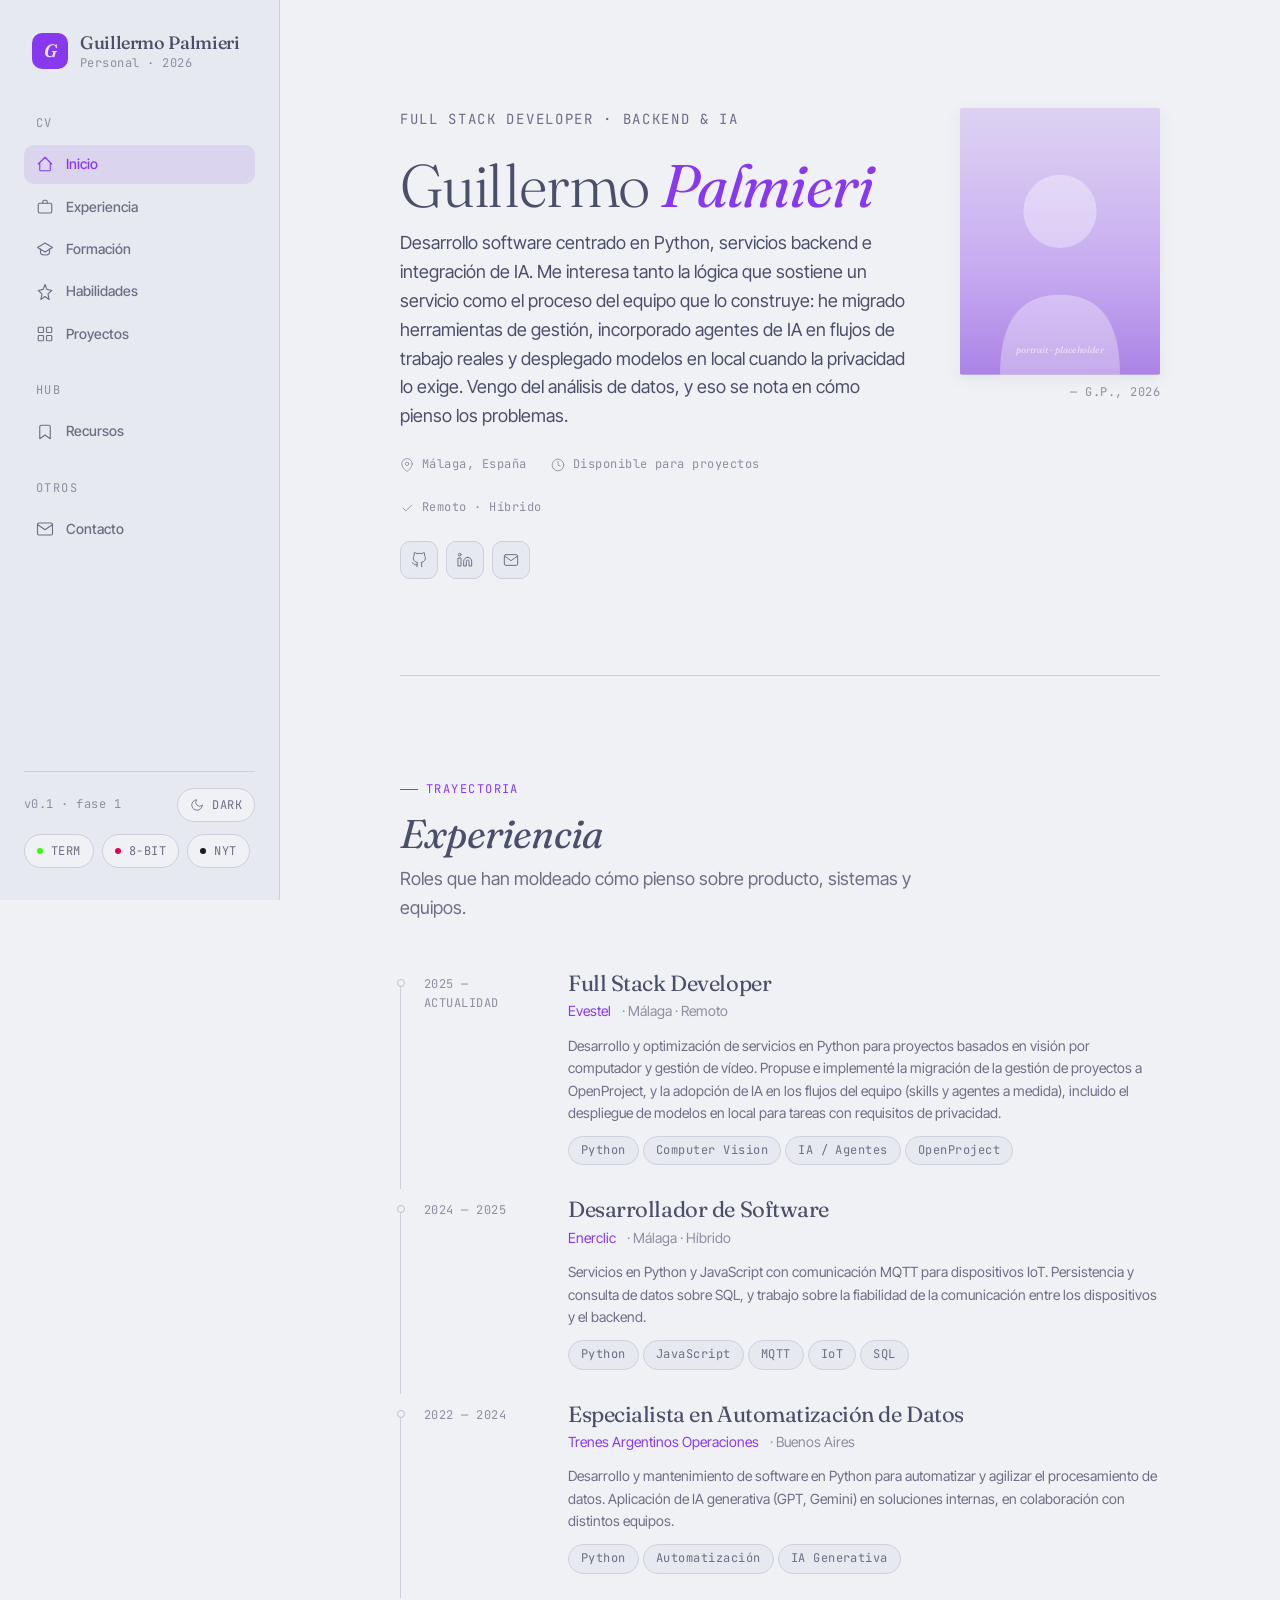
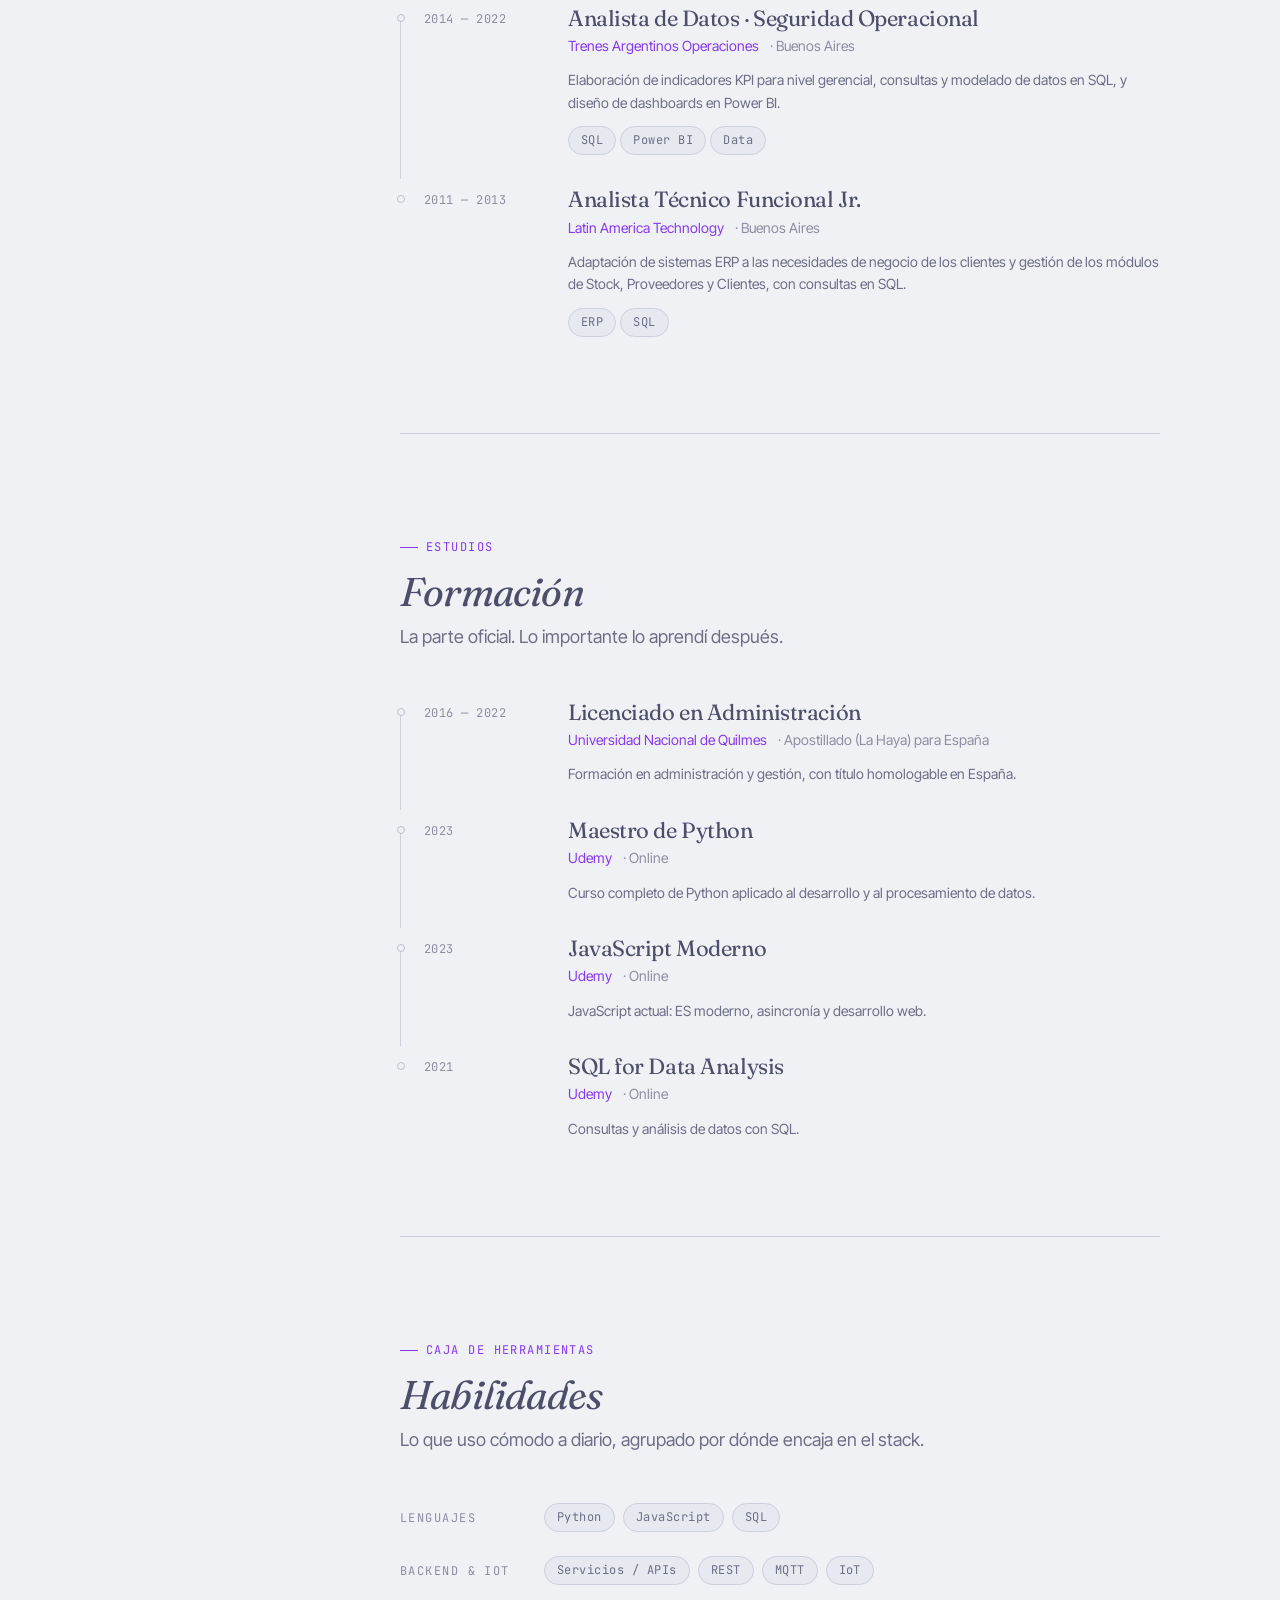
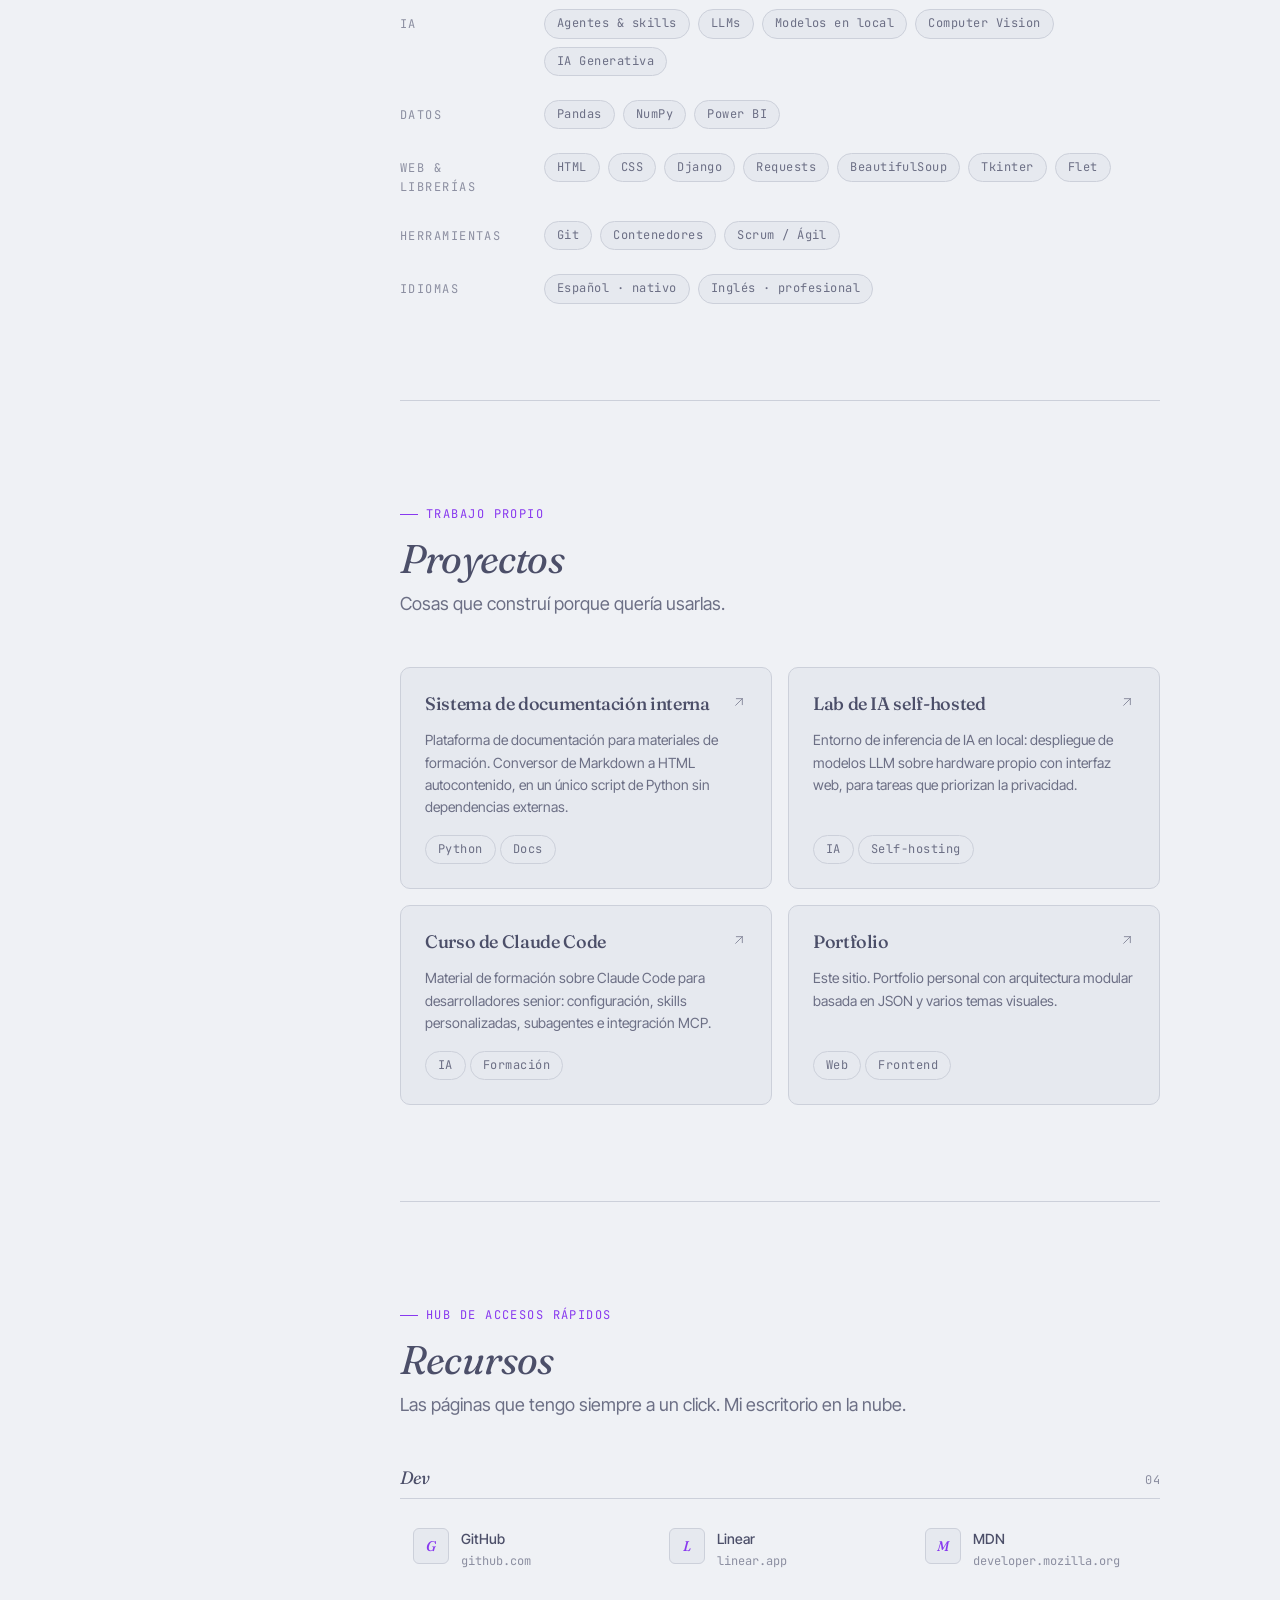
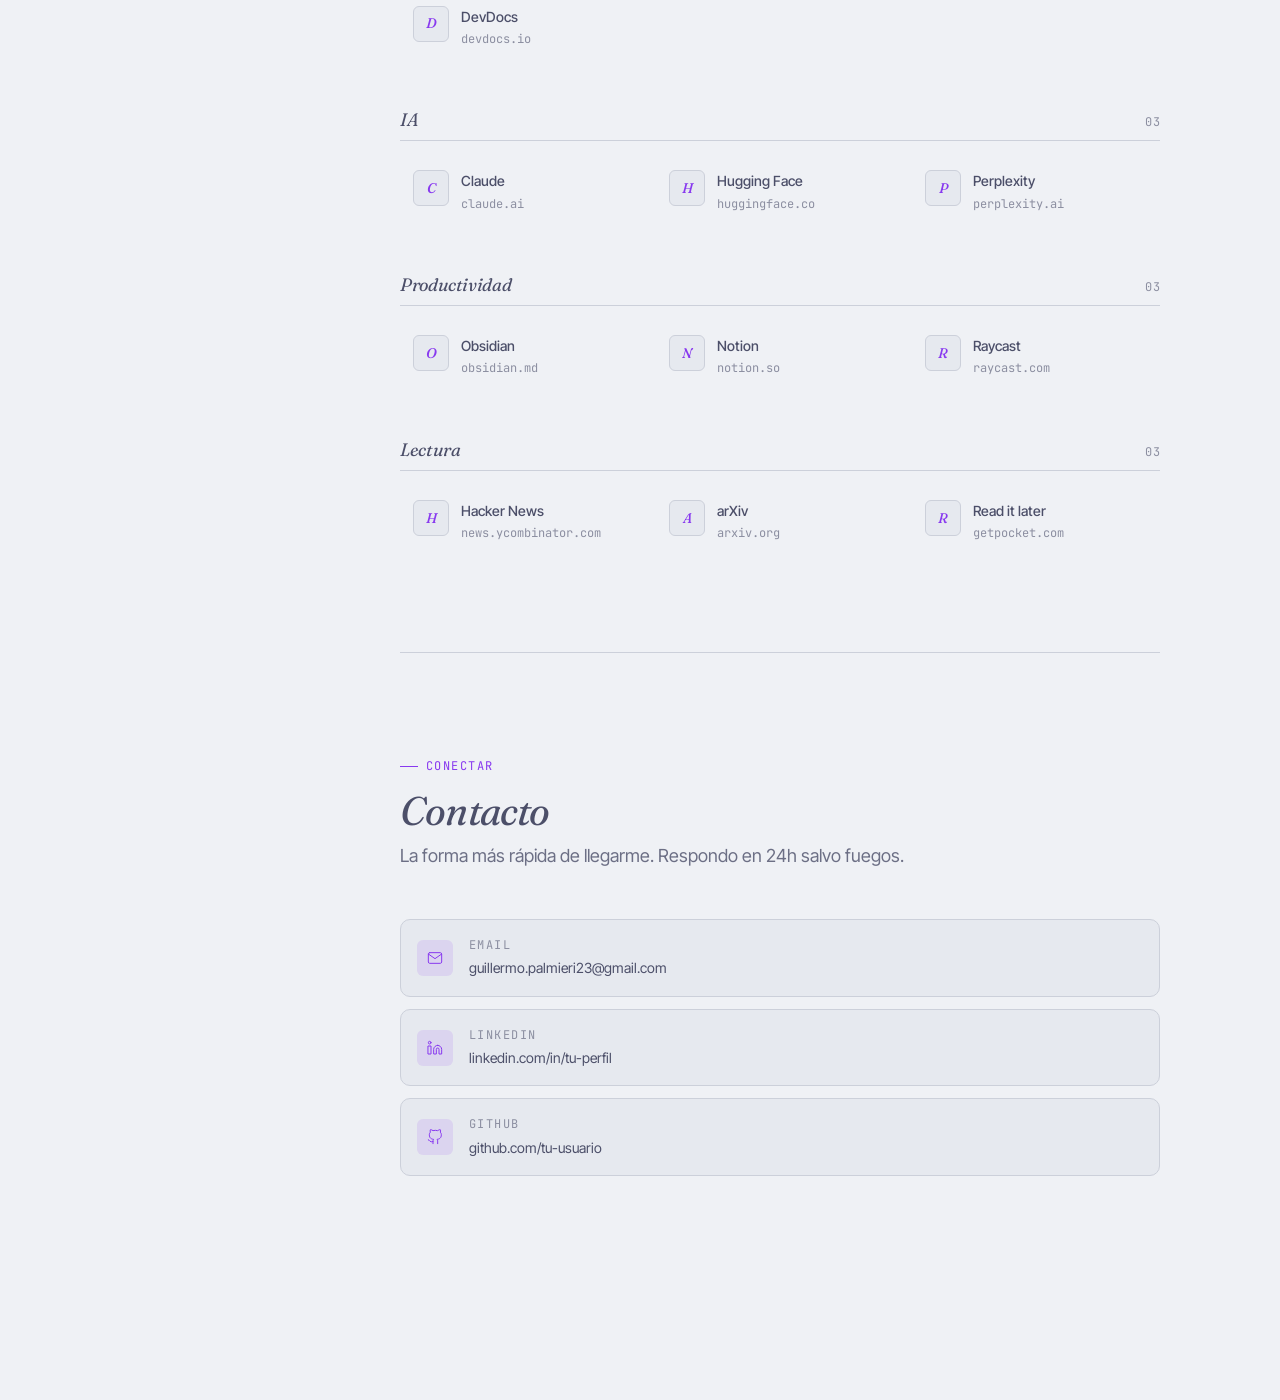
==== index.html @ 9bd82434 "feat(temas): nuevo tema New York Times (papel + blackletter) Sexto tema, especial. Estética de perió" ====
<!DOCTYPE html>
<html lang="es" data-theme="light">
<head>
  <meta charset="UTF-8" />
  <meta name="viewport" content="width=device-width, initial-scale=1.0" />
  <!-- content-renderer.js le antepone el nombre desde profile.name -->
  <title>CV & Recursos</title>
  <meta name="description" content="CV y hub de recursos personales." />

  <!-- Fuentes: Fraunces (display), Inter Tight (body), JetBrains Mono (mono) -->
  <link rel="preconnect" href="https://fonts.googleapis.com" />
  <link rel="preconnect" href="https://fonts.gstatic.com" crossorigin />
  <link href="https://fonts.googleapis.com/css2?family=Cinzel:wght@400;600;700&family=Fraunces:ital,opsz,wght@0,9..144,300..700;1,9..144,300..700&family=Inter+Tight:wght@300..700&family=JetBrains+Mono:wght@400;500&family=UnifrakturMaguntia&family=Press+Start+2P&display=swap" rel="stylesheet" />

  <link rel="stylesheet" href="styles/main.css" />

  <!-- Aplica el tema guardado antes de pintar, para evitar parpadeo (FOUC). -->
  <script>
    (function () {
      var saved = localStorage.getItem("theme");
      if (saved) document.documentElement.setAttribute("data-theme", saved);
    })();
  </script>

  <!-- Fase 2: temas, configuración del sitio (sidebar) y contenido desde JSON -->
  <script src="scripts/theme-loader.js" defer></script>
  <script src="scripts/site-config.js" defer></script>
  <script src="scripts/content-renderer.js" defer></script>
</head>
<body>
  <div class="app">
    <!-- ============================================================
         SIDEBAR
         ============================================================ -->
    <aside class="sidebar">
      <!-- Contenedor escalable: theme-loader/JS ajusta --sidebar-scale para
           que todo entre sin scroll en cualquier altura de viewport. -->
      <div class="sidebar__fit">
      <!-- El brand (inicial, nombre, rol) lo puebla content-renderer.js desde profile -->
      <div class="sidebar__brand">
        <div class="sidebar__brand-mark"></div>
        <div class="sidebar__brand-text">
          <span class="sidebar__brand-name"></span>
          <span class="sidebar__brand-role"></span>
        </div>
      </div>

      <nav class="sidebar__nav" aria-label="Navegación principal"></nav>

      <div class="sidebar__footer">
        <div class="sidebar__footer-top">
          <span class="sidebar__footer-text">v0.1 · fase 1</span>
          <button class="theme-toggle" type="button" id="themeToggle" aria-label="Cambiar tema">
            <svg class="theme-toggle__icon theme-toggle__icon--moon" viewBox="0 0 24 24" fill="none" stroke="currentColor" stroke-linecap="round" stroke-linejoin="round" aria-hidden="true">
              <path d="M21 12.79A9 9 0 1111.21 3 7 7 0 0021 12.79z" />
            </svg>
            <svg class="theme-toggle__icon theme-toggle__icon--sun" viewBox="0 0 24 24" fill="none" stroke="currentColor" stroke-linecap="round" stroke-linejoin="round" aria-hidden="true">
              <circle cx="12" cy="12" r="4" />
              <path d="M12 2v2M12 20v2M4.93 4.93l1.41 1.41M17.66 17.66l1.41 1.41M2 12h2M20 12h2M4.93 19.07l1.41-1.41M17.66 6.34l1.41-1.41" />
            </svg>
            <span id="themeToggleLabel">Dark</span>
          </button>
        </div>
        <!-- Los botones de temas especiales los genera theme-loader.js desde theme.json -->
        <div class="sidebar__footer-specials"></div>
      </div>
      </div>
    </aside>

    <!-- ============================================================
         MAIN
         ============================================================ -->
    <main class="main">
      <div class="main__inner">

        <!-- ABOUT / HERO -->
        <section id="about" class="section">
          <div class="hero">
            <!-- hero__content lo puebla content-renderer.js desde profile -->
            <div class="hero__content" id="heroContent"></div>

            <div class="hero__portrait">
              <div class="hero__portrait-frame">
                <!-- Placeholder editorial: SVG inline, se reemplazará desde JSON en fase 2 -->
                <svg viewBox="0 0 300 400" xmlns="http://www.w3.org/2000/svg" preserveAspectRatio="xMidYMid slice" aria-hidden="true" style="width:100%;height:100%;">
                  <defs>
                    <linearGradient id="bg" x1="0" y1="0" x2="0" y2="1">
                      <stop offset="0%" stop-color="#cba6f7" stop-opacity="0.35" />
                      <stop offset="100%" stop-color="#8839ef" stop-opacity="0.55" />
                    </linearGradient>
                  </defs>
                  <rect width="300" height="400" fill="url(#bg)" />
                  <circle cx="150" cy="155" r="55" fill="rgba(255,255,255,0.35)" />
                  <path d="M60 400 Q60 280 150 280 Q240 280 240 400 Z" fill="rgba(255,255,255,0.35)" />
                  <text x="50%" y="92%" text-anchor="middle" font-family="Fraunces, serif" font-style="italic" font-size="14" fill="rgba(255,255,255,0.7)">portrait · placeholder</text>
                </svg>
              </div>
              <span class="hero__portrait-caption" id="heroCaption"></span>
            </div>
          </div>
        </section>

        <!-- EXPERIENCE -->
        <section id="experience" class="section">
          <div class="section__head" id="experienceHead"></div>

          <div class="timeline" id="experienceList"></div>
        </section>

        <!-- EDUCATION -->
        <section id="education" class="section">
          <div class="section__head" id="educationHead"></div>

          <div class="timeline" id="educationList"></div>
        </section>

        <!-- SKILLS -->
        <section id="skills" class="section">
          <div class="section__head" id="skillsHead"></div>

          <div class="skills" id="skillsList"></div>
        </section>

        <!-- PROJECTS -->
        <section id="projects" class="section">
          <div class="section__head" id="projectsHead"></div>

          <div class="projects" id="projectsList"></div>
        </section>

        <!-- RESOURCES -->
        <section id="resources" class="section">
          <div class="section__head" id="resourcesHead"></div>

          <div class="resources" id="resourcesList"></div>
        </section>

        <!-- CONTACT -->
        <section id="contact" class="section">
          <div class="section__head" id="contactHead"></div>

          <div class="contact" id="contactList"></div>
        </section>

      </div>
    </main>
  </div>

  <!--
    Comportamiento de layout que no depende de los JSON: escalado de la
    sidebar (fitSidebar) y scrollspy. Los temas viven en theme-loader.js,
    el sidebar en site-config.js y el contenido en content-renderer.js.
  -->
  <script>
    (function () {
      // Escala el contenido de la sidebar para que entre completo sin scroll.
      // Mide la altura natural (sin que flex la comprima) y la compara con el
      // alto disponible; si no entra, reduce --sidebar-scale proporcionalmente.
      const sidebarEl = document.querySelector(".sidebar");
      const sidebarFit = document.querySelector(".sidebar__fit");
      function fitSidebar() {
        if (!sidebarEl || !sidebarFit) return;
        // Medir sin escalar: scrollHeight del contenedor flex refleja el alto
        // real del contenido (incluido el desborde) tal como se renderiza.
        sidebarFit.style.setProperty("--sidebar-scale", 1);
        const cs = getComputedStyle(sidebarEl);
        const available =
          sidebarEl.clientHeight -
          parseFloat(cs.paddingTop) -
          parseFloat(cs.paddingBottom);
        const natural = sidebarFit.scrollHeight;
        // 1px de margen para evitar desbordes por redondeo subpíxel.
        const scale = natural > available ? (available - 1) / natural : 1;
        sidebarFit.style.setProperty("--sidebar-scale", scale);
      }

      // Recalcular el escalado ante cambios de tamaño, carga de fuentes web,
      // (re)construcción del nav (site-config) o cambio de tema (theme-loader).
      fitSidebar();
      document.fonts.ready.then(fitSidebar);
      window.addEventListener("resize", fitSidebar);
      document.addEventListener("sidebar:rendered", fitSidebar);
      document.addEventListener("theme:changed", () => {
        fitSidebar();
        document.fonts.ready.then(fitSidebar);
      });

      // Scrollspy: marca el nav-link de la sección visible. Los nav-links los
      // genera site-config.js de forma asíncrona, así que se consultan en vivo
      // en cada actualización (no se capturan una sola vez al inicio).
      const sections = Array.from(document.querySelectorAll(".section"));

      const setActive = (id) => {
        document.querySelectorAll(".sidebar__nav .nav-link").forEach((link) => {
          const href = link.getAttribute("href");
          link.classList.toggle("is-active", href === "#" + id);
        });
      };

      const observer = new IntersectionObserver(
        (entries) => {
          const visible = entries
            .filter((e) => e.isIntersecting)
            .sort((a, b) => b.intersectionRatio - a.intersectionRatio)[0];
          if (visible) setActive(visible.target.id);
        },
        { rootMargin: "-30% 0px -60% 0px", threshold: [0, 0.25, 0.5, 0.75, 1] }
      );

      sections.forEach((s) => observer.observe(s));
    })();
  </script>
</body>
</html>
---- styles/main.css ----
/* ============================================================
   main.css
   Orquestador. Importa todo en el orden correcto.
   La cascada va de menor a mayor especificidad:
   tokens → base → layout → components.
   ============================================================ */

@import url("./tokens.css");
@import url("./base.css");
@import url("./layout.css");
@import url("./components.css");
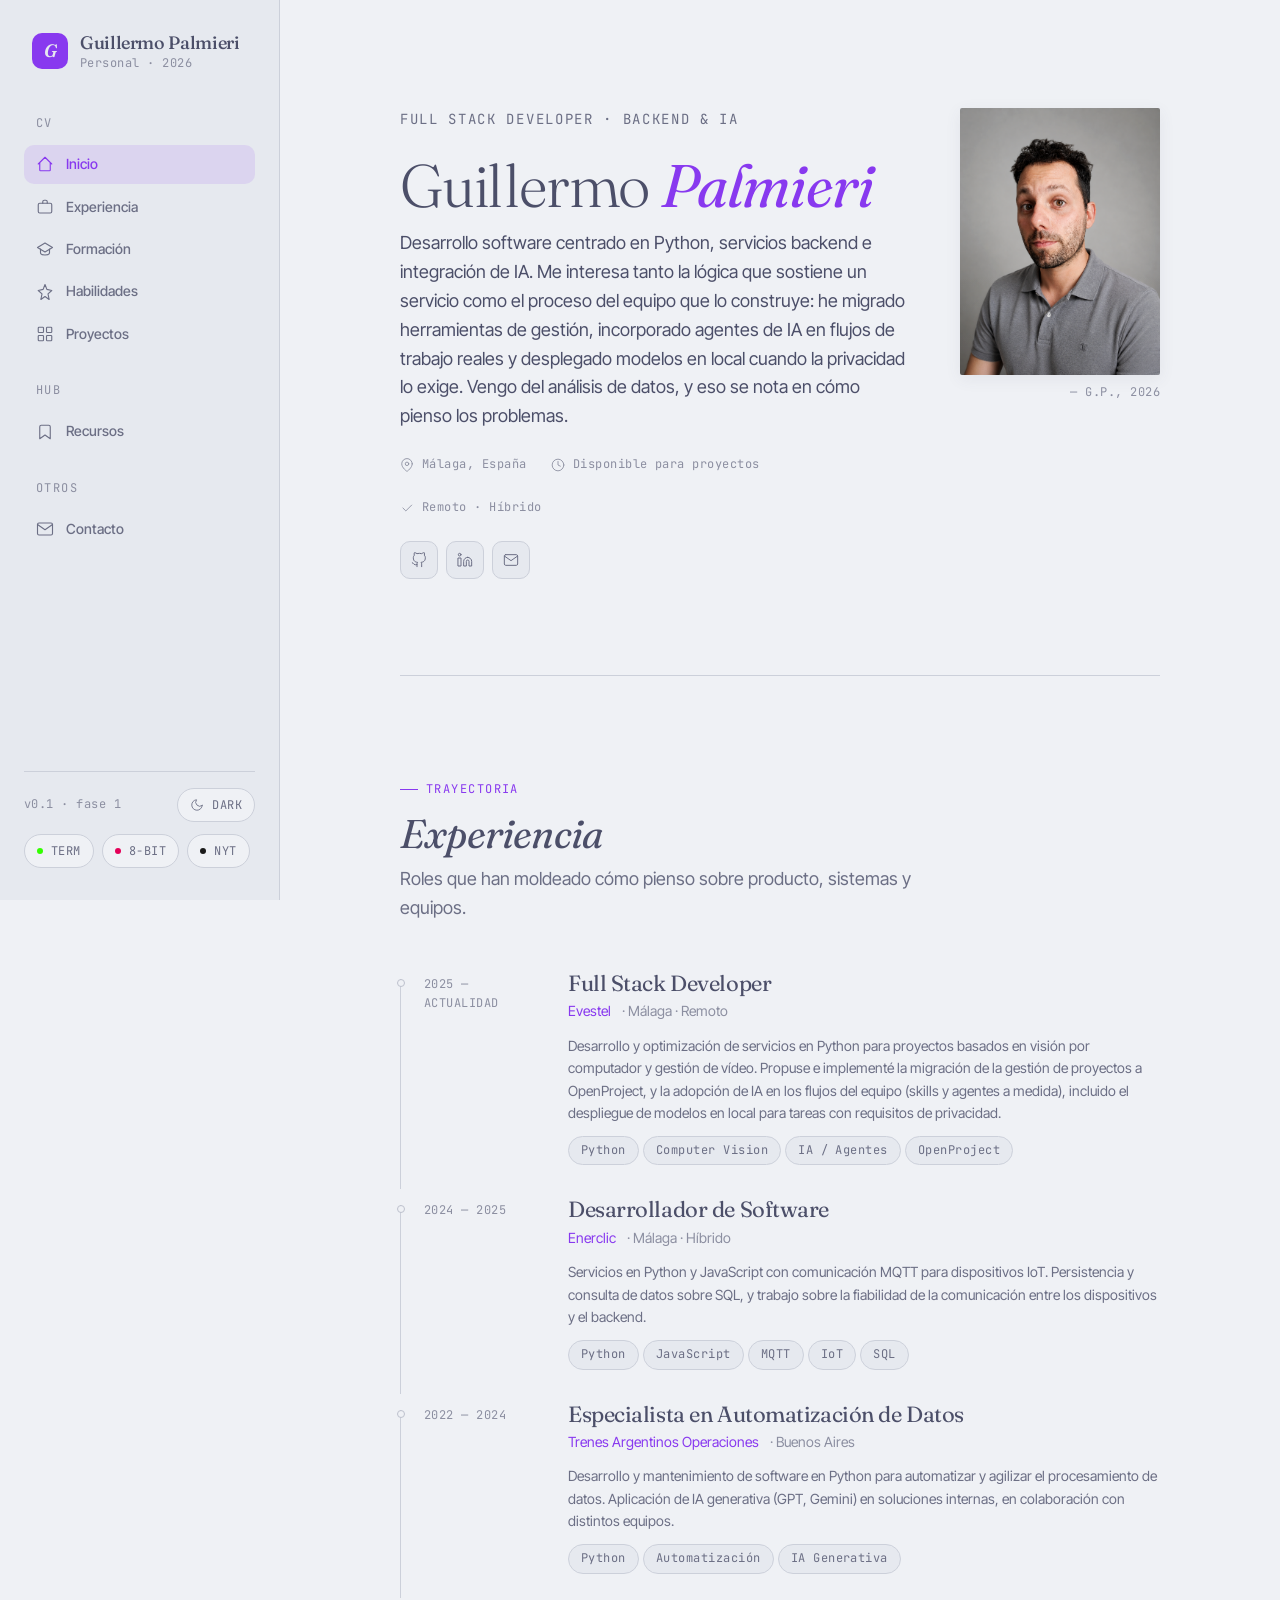
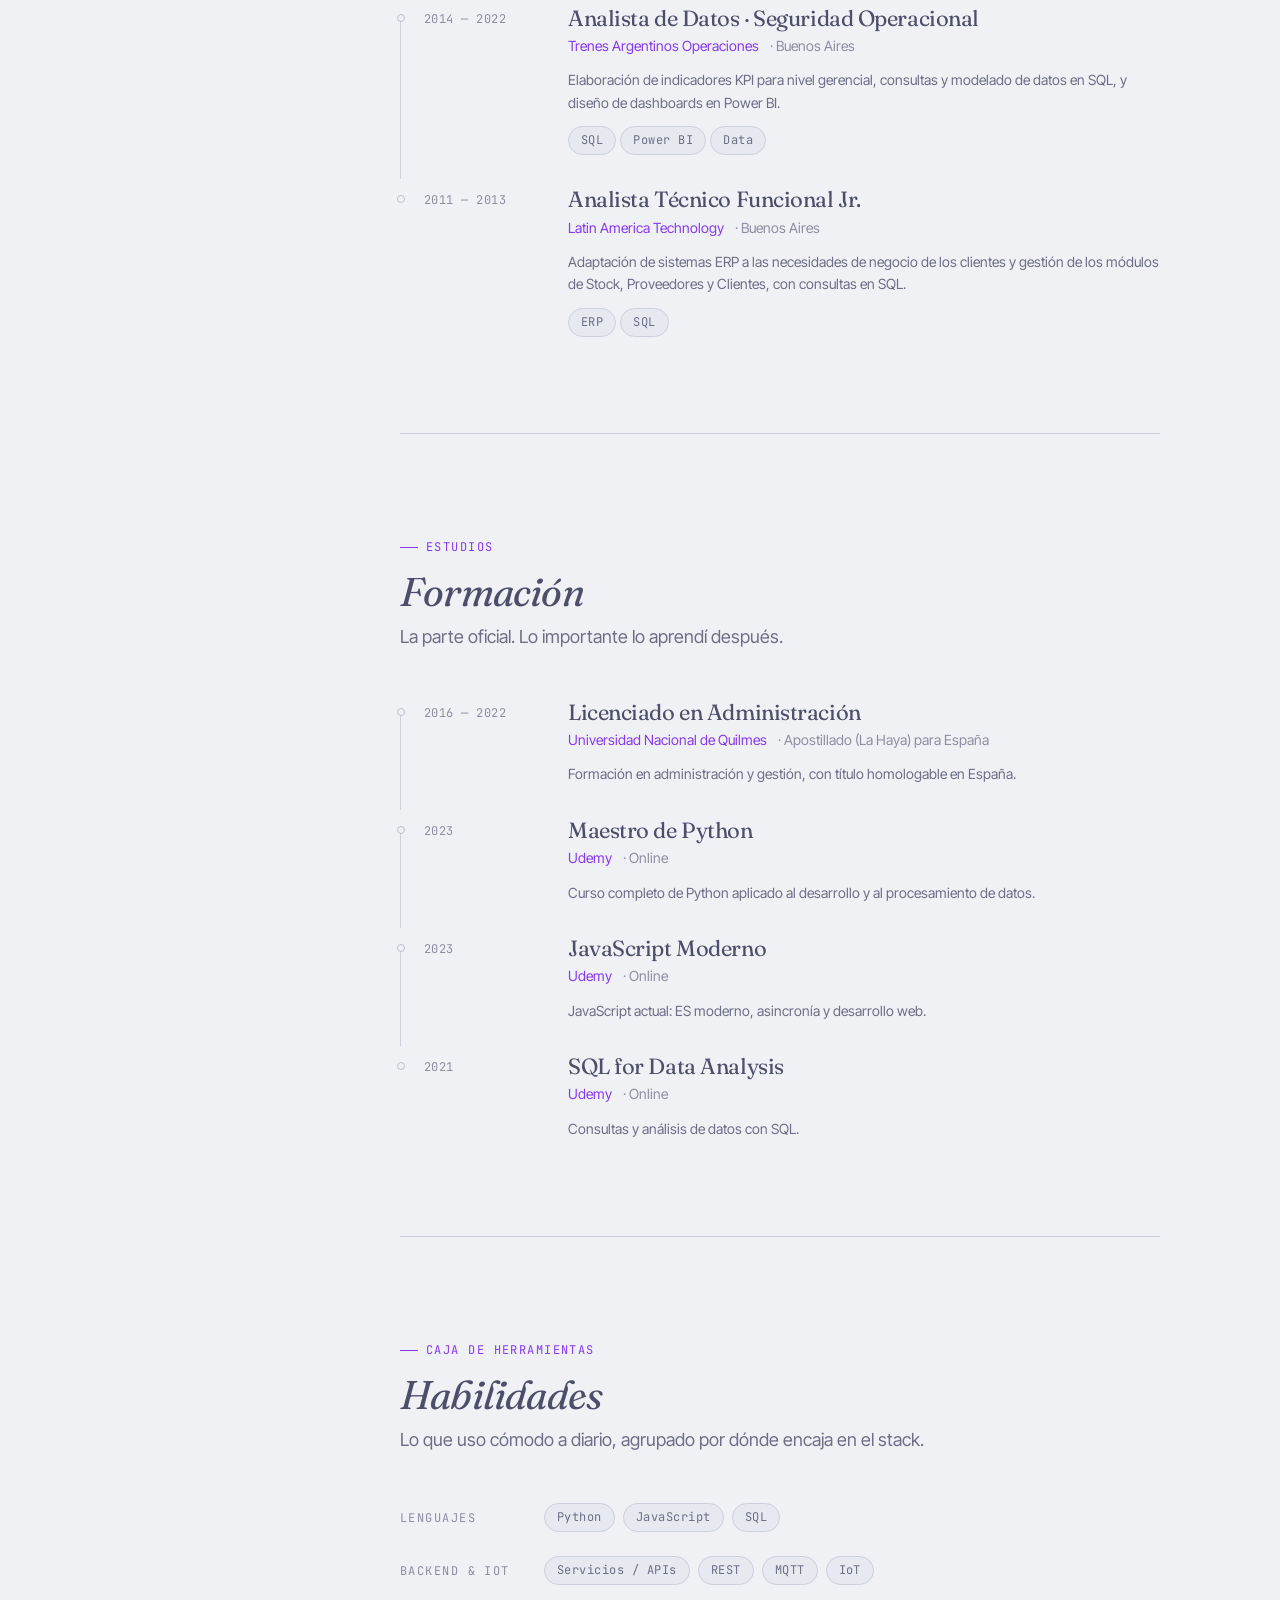
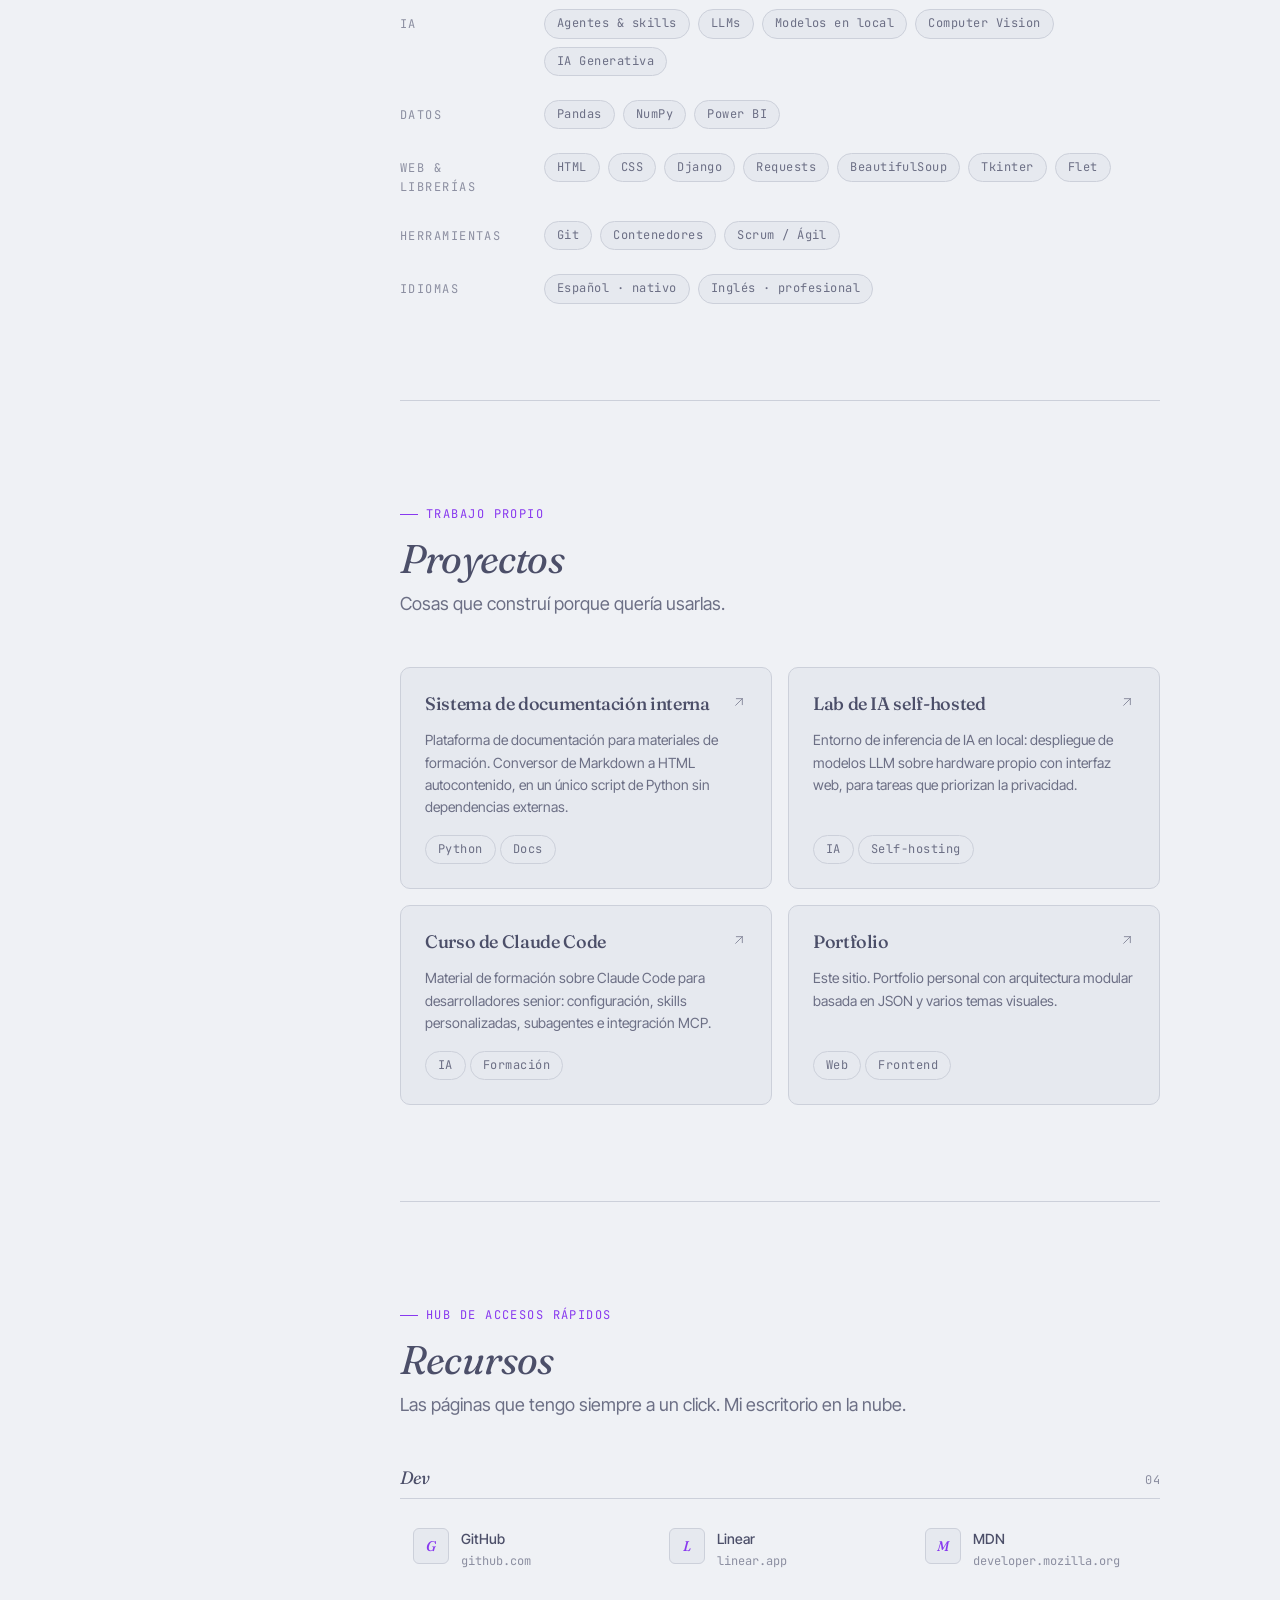
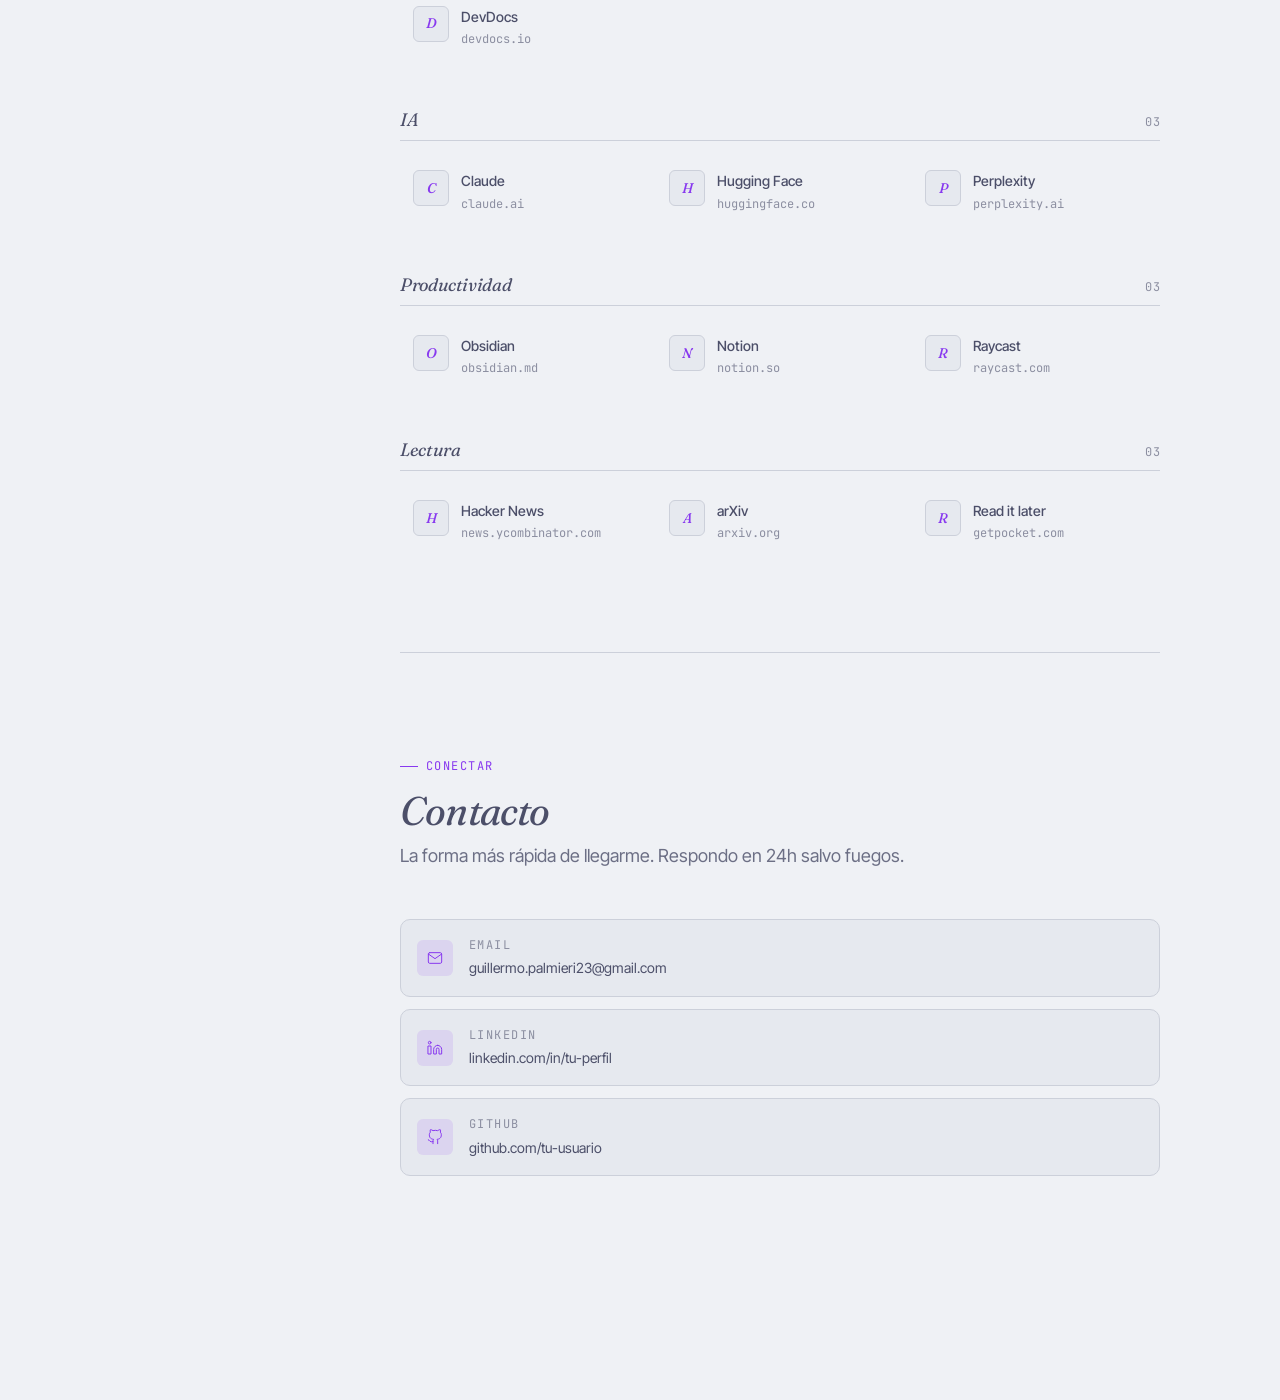
==== commit 1dbd4255: "feat: metadatos Open Graph y favicon - Open Graph + Twitter Card en el <head> (título, descripción, " ====
--- a/index.html
+++ b/index.html
@@ -5,7 +5,29 @@
   <meta name="viewport" content="width=device-width, initial-scale=1.0" />
   <!-- content-renderer.js le antepone el nombre desde profile.name -->
   <title>CV & Recursos</title>
-  <meta name="description" content="CV y hub de recursos personales." />
+  <meta name="description" content="CV y hub de recursos personales de Guillermo Palmieri — Full Stack Developer (Python, backend e IA)." />
+
+  <!-- Favicons -->
+  <link rel="icon" type="image/png" sizes="32x32" href="assets/favicon-32.png" />
+  <link rel="apple-touch-icon" sizes="180x180" href="assets/favicon-180.png" />
+
+  <!-- Open Graph (Facebook, LinkedIn, WhatsApp…). Van en HTML estático porque
+       los crawlers sociales no ejecutan JS. Si cambian nombre/rol en
+       content.json, actualizá también estas etiquetas. -->
+  <meta property="og:type" content="website" />
+  <meta property="og:title" content="Guillermo Palmieri — Full Stack Developer" />
+  <meta property="og:description" content="Desarrollo software centrado en Python, servicios backend e integración de IA." />
+  <meta property="og:url" content="https://guillepee.github.io/Personal_page/" />
+  <meta property="og:image" content="https://guillepee.github.io/Personal_page/assets/images/og-image.jpg" />
+  <meta property="og:image:width" content="1200" />
+  <meta property="og:image:height" content="630" />
+  <meta property="og:locale" content="es_ES" />
+
+  <!-- Twitter / X -->
+  <meta name="twitter:card" content="summary_large_image" />
+  <meta name="twitter:title" content="Guillermo Palmieri — Full Stack Developer" />
+  <meta name="twitter:description" content="Desarrollo software centrado en Python, servicios backend e integración de IA." />
+  <meta name="twitter:image" content="https://guillepee.github.io/Personal_page/assets/images/og-image.jpg" />
 
   <!-- Fuentes: Fraunces (display), Inter Tight (body), JetBrains Mono (mono) -->
   <link rel="preconnect" href="https://fonts.googleapis.com" />
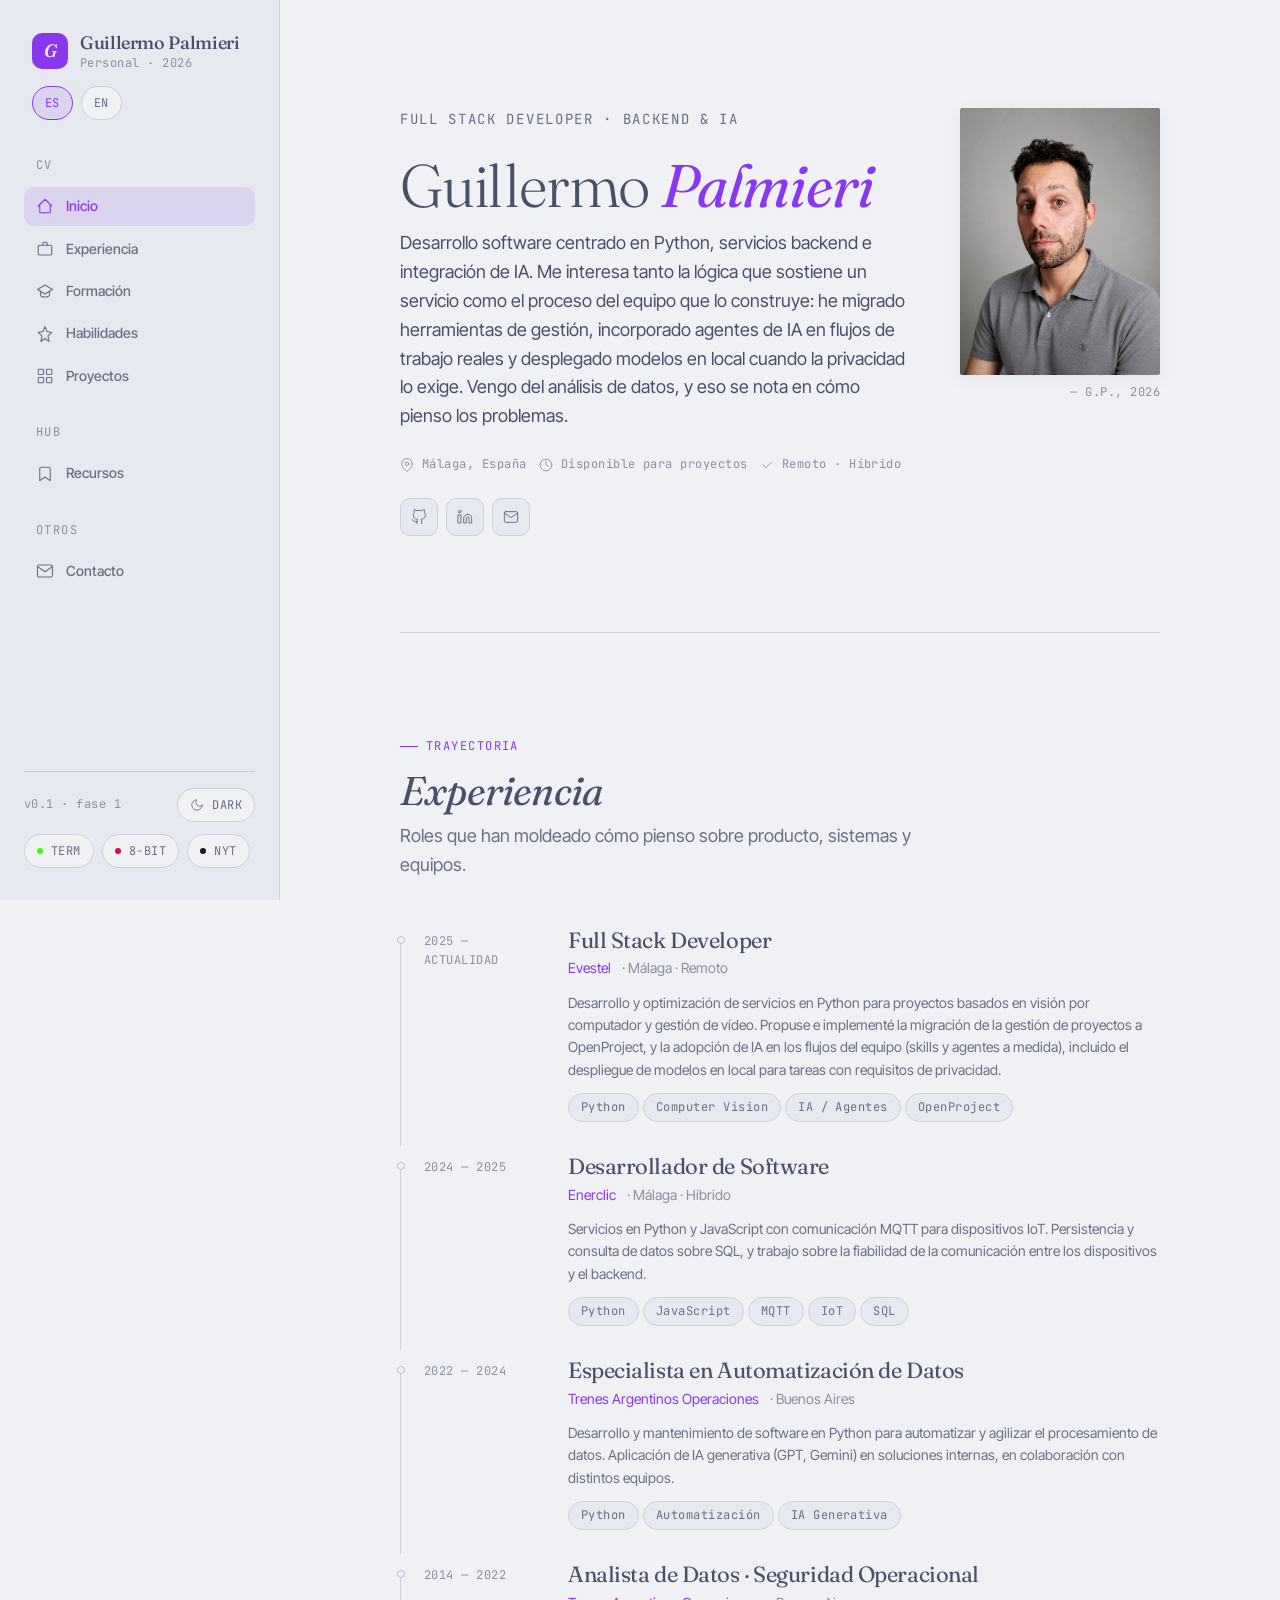
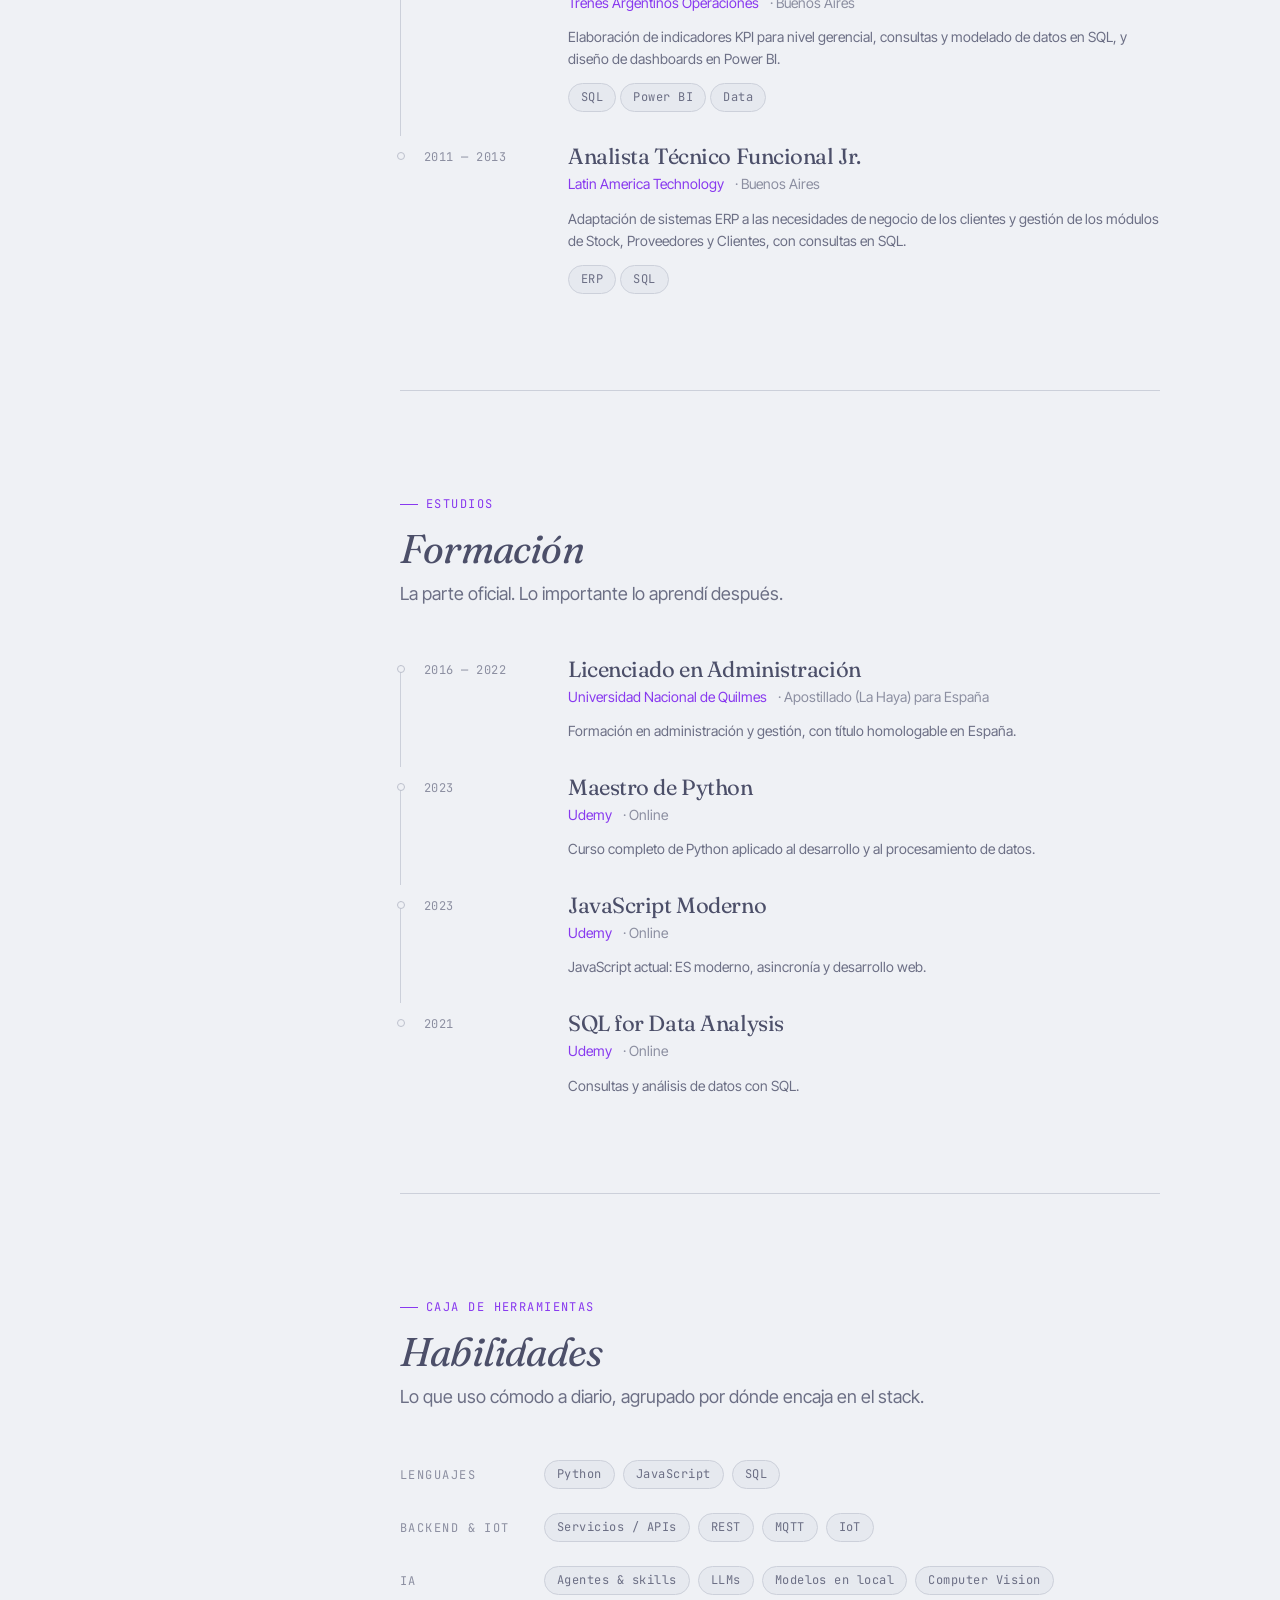
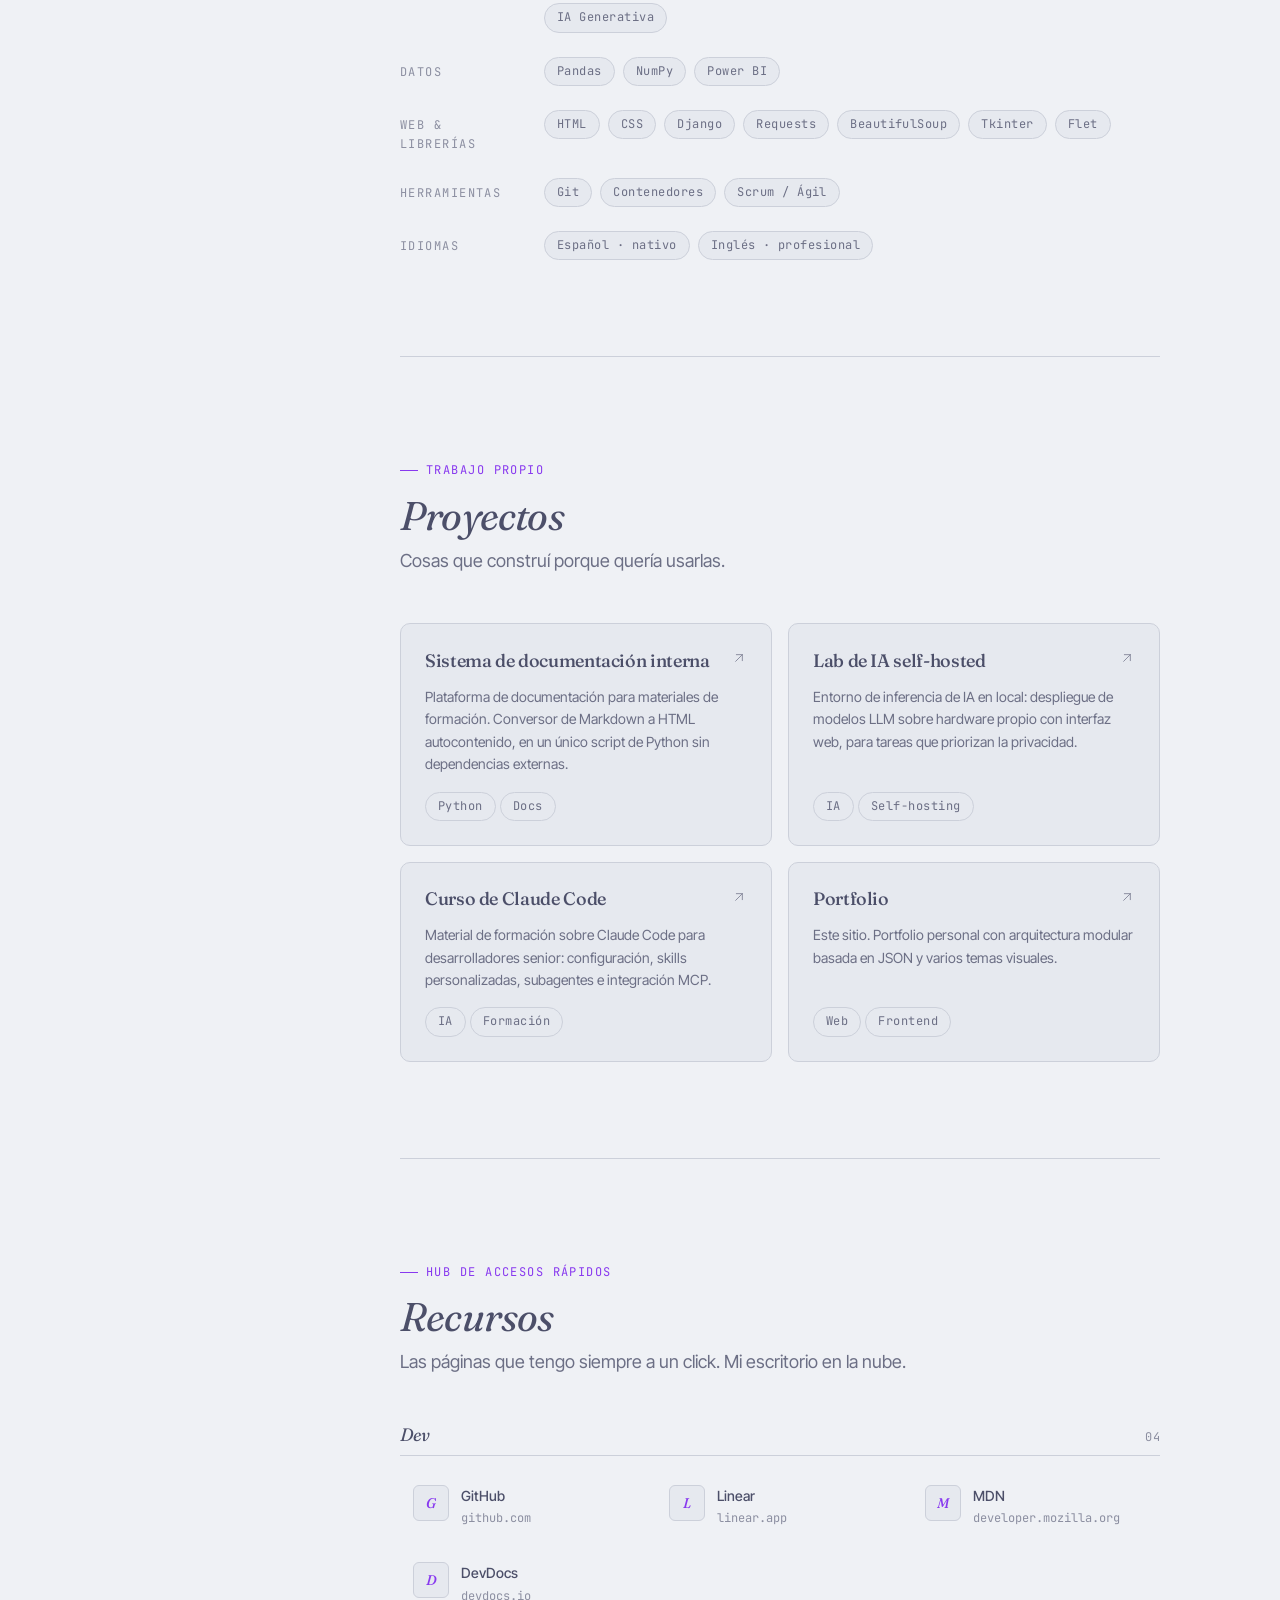
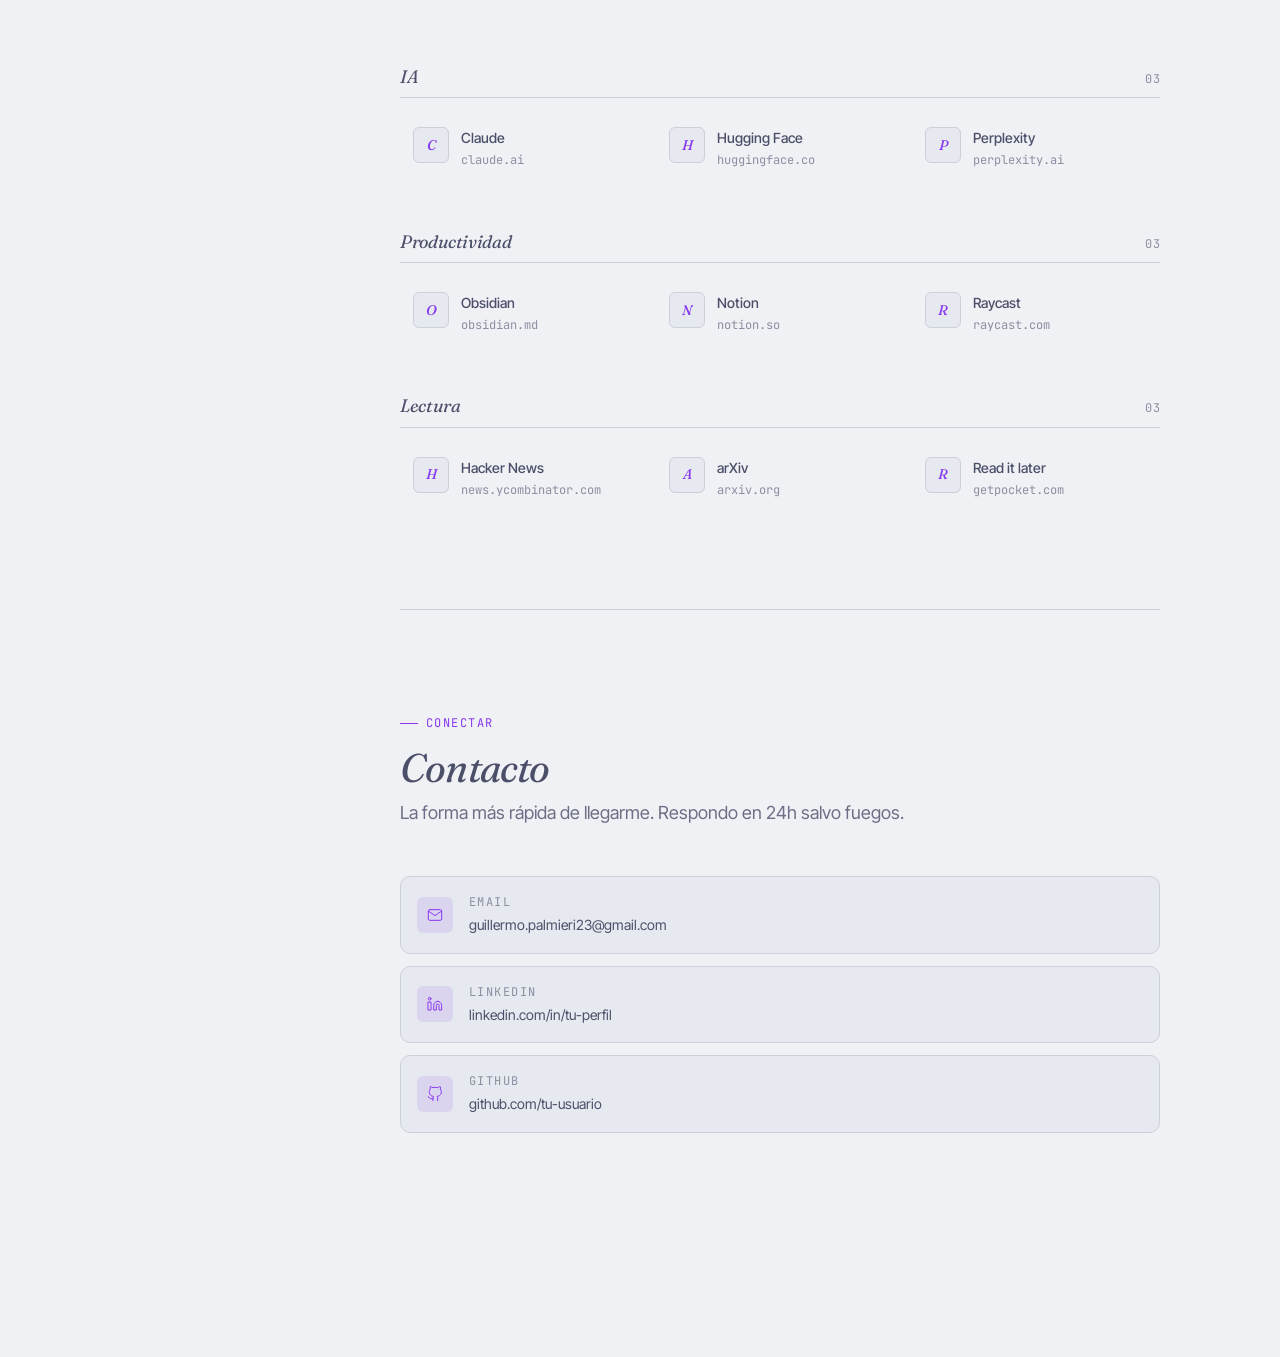
==== commit 46759967: "feat(i18n): contenido bilingüe (es/en) con selector de idioma Soporte de idioma siguiendo la modular" ====
--- a/index.html
+++ b/index.html
@@ -66,6 +66,9 @@
           <span class="sidebar__brand-role"></span>
         </div>
       </div>
+
+      <!-- Los botones de idioma los genera site-config.js desde site.json -->
+      <div class="sidebar__langs"></div>
 
       <nav class="sidebar__nav" aria-label="Navegación principal"></nav>
 
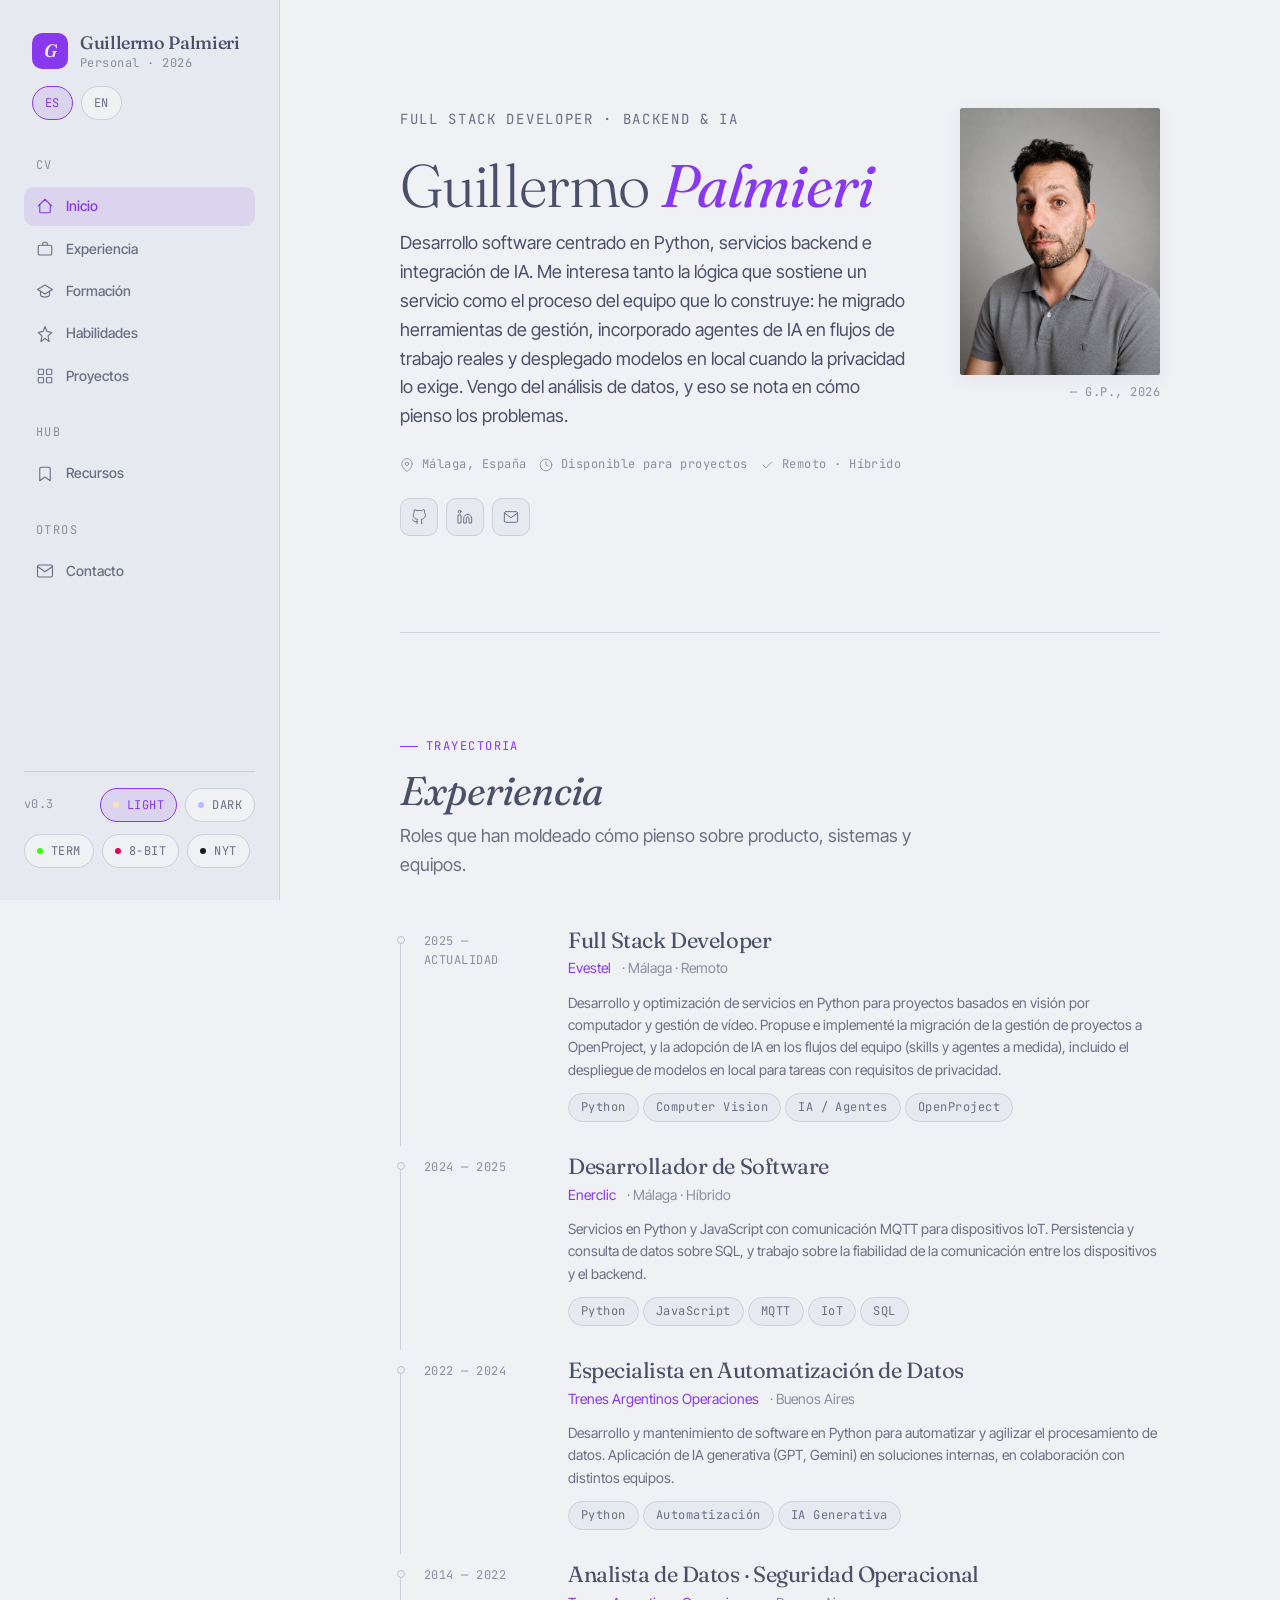
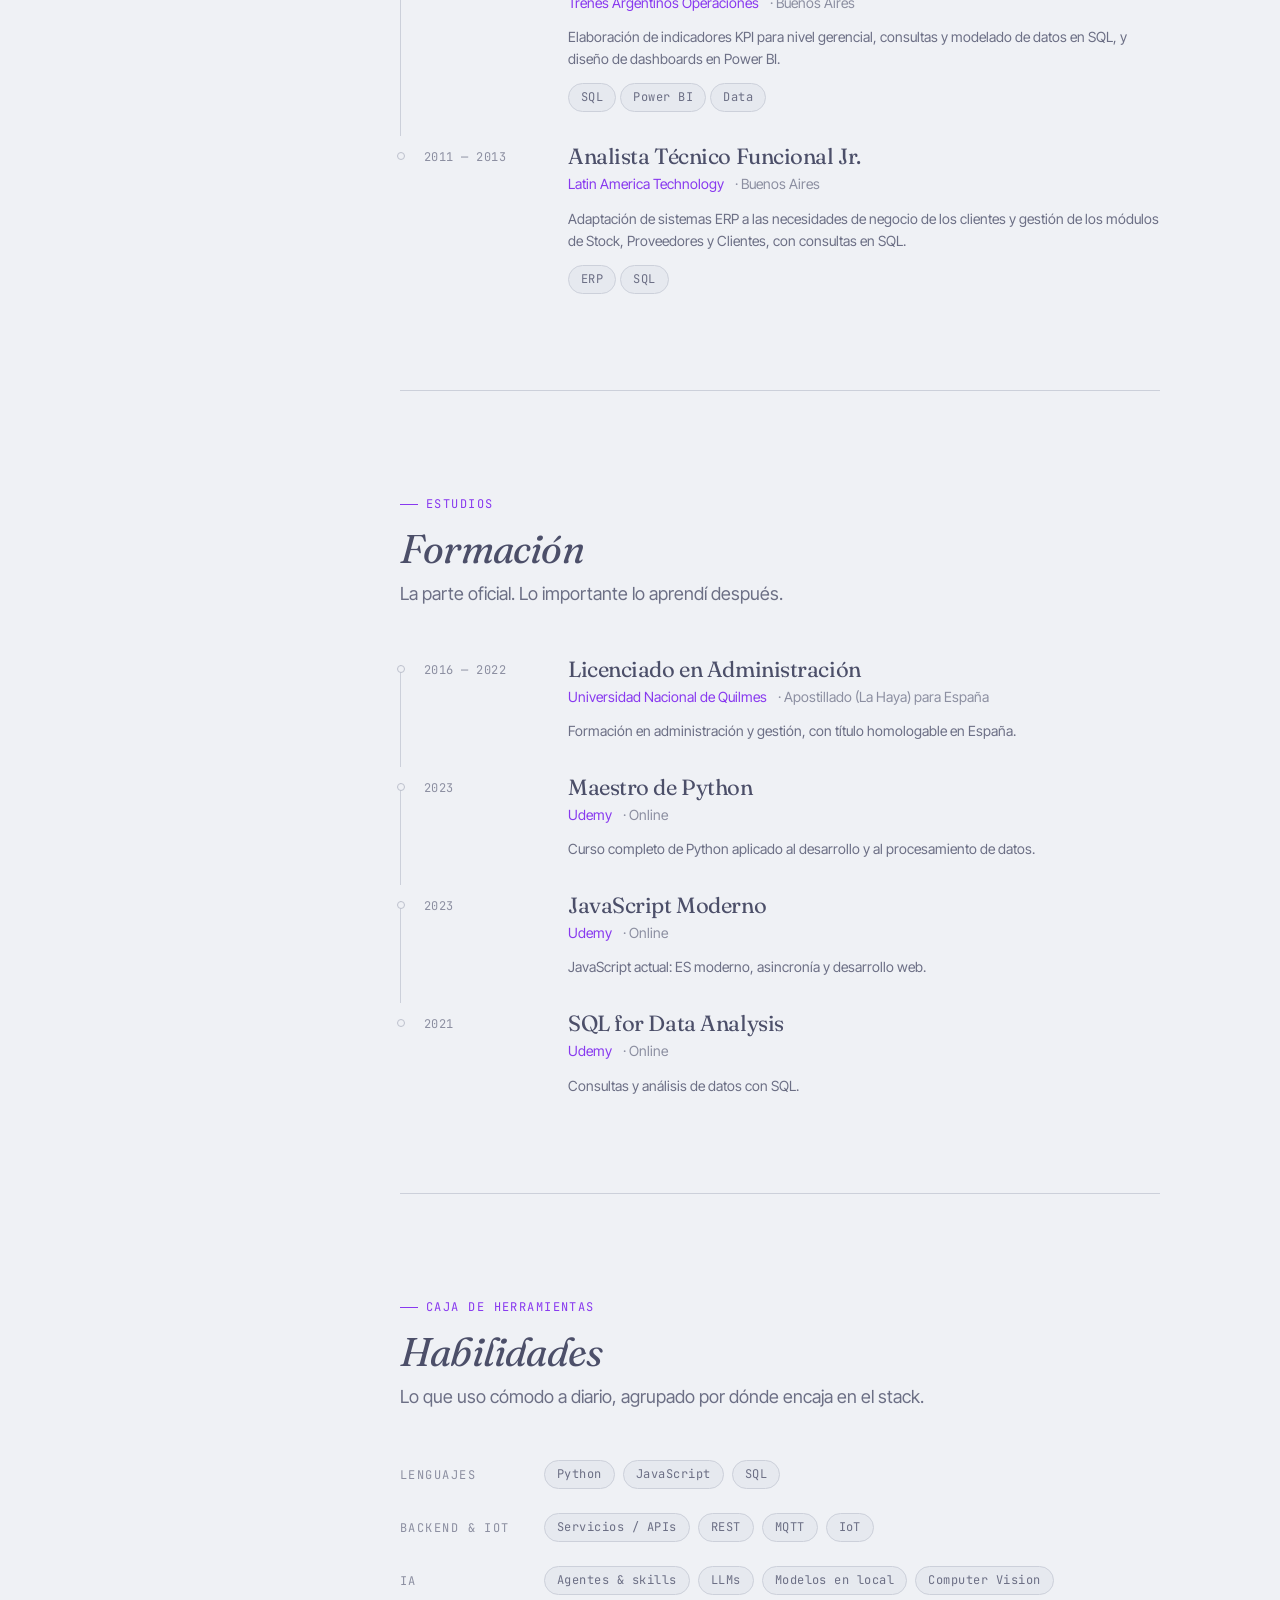
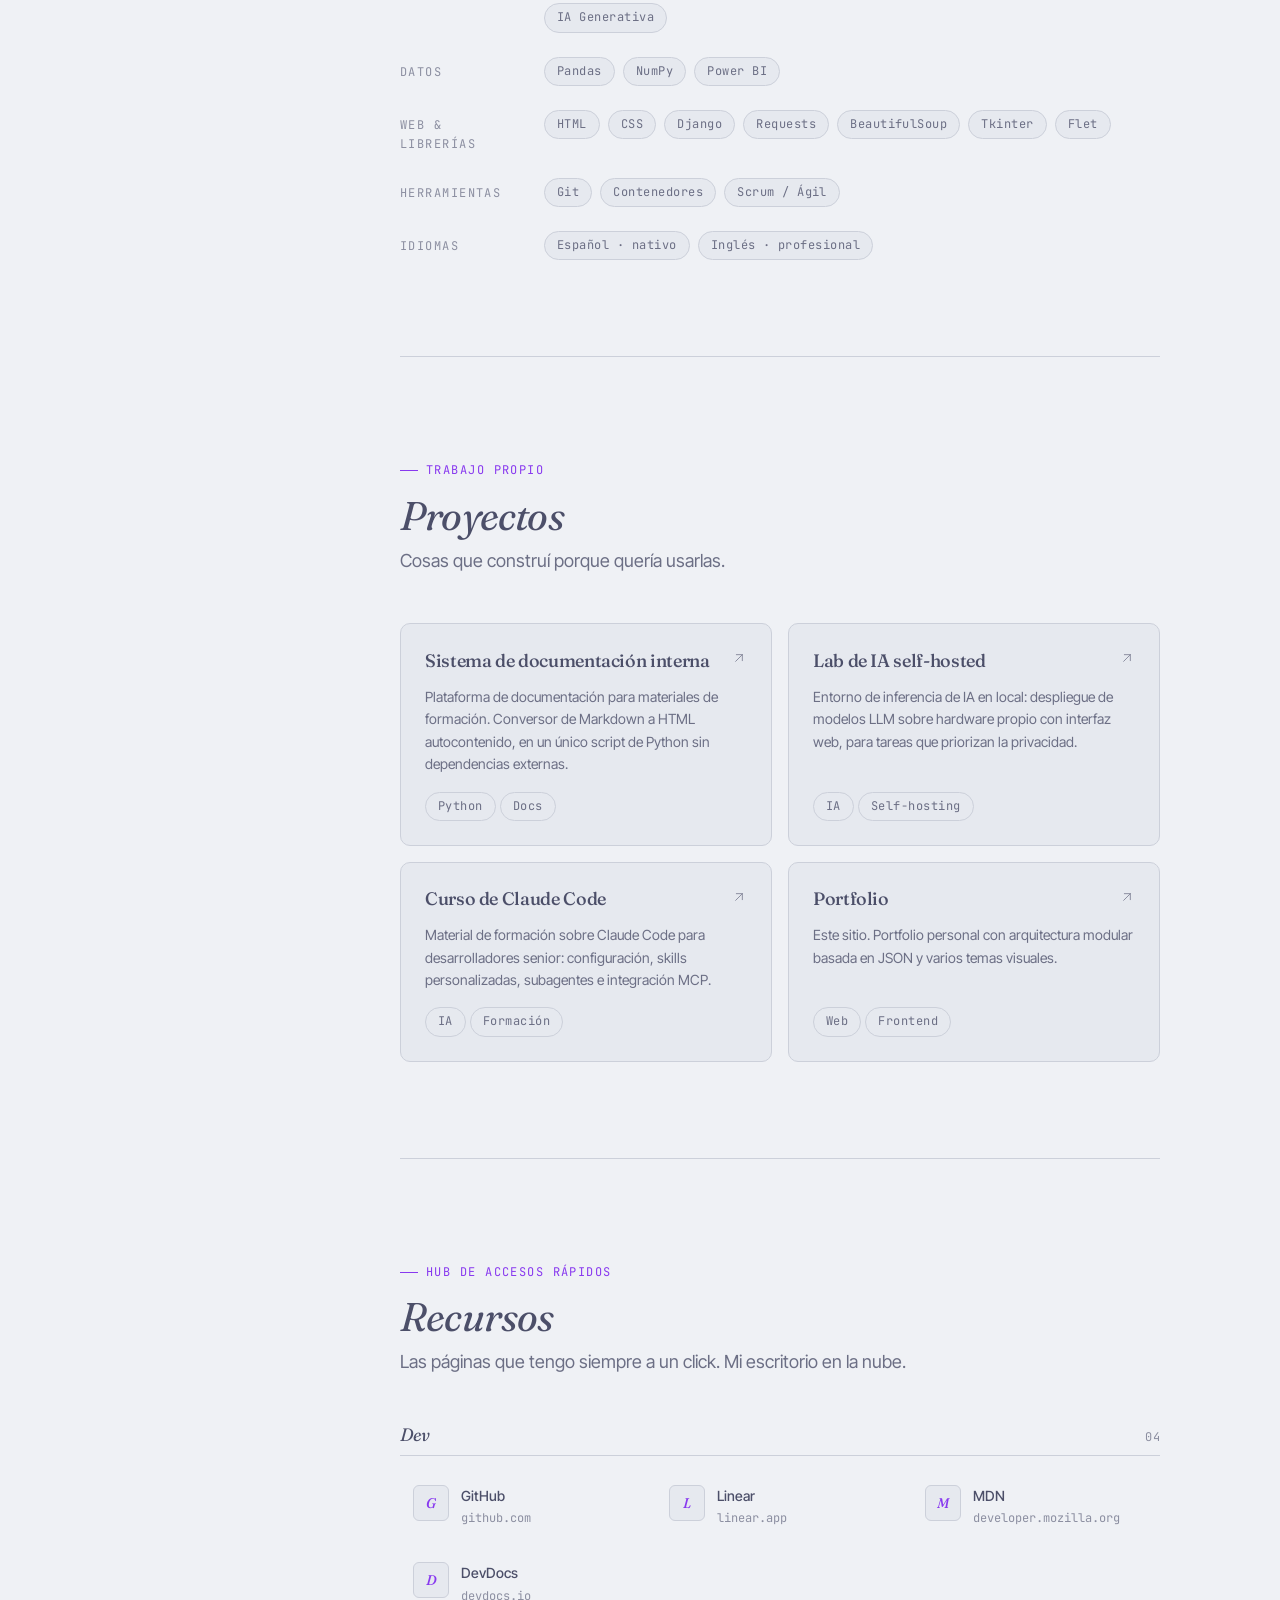
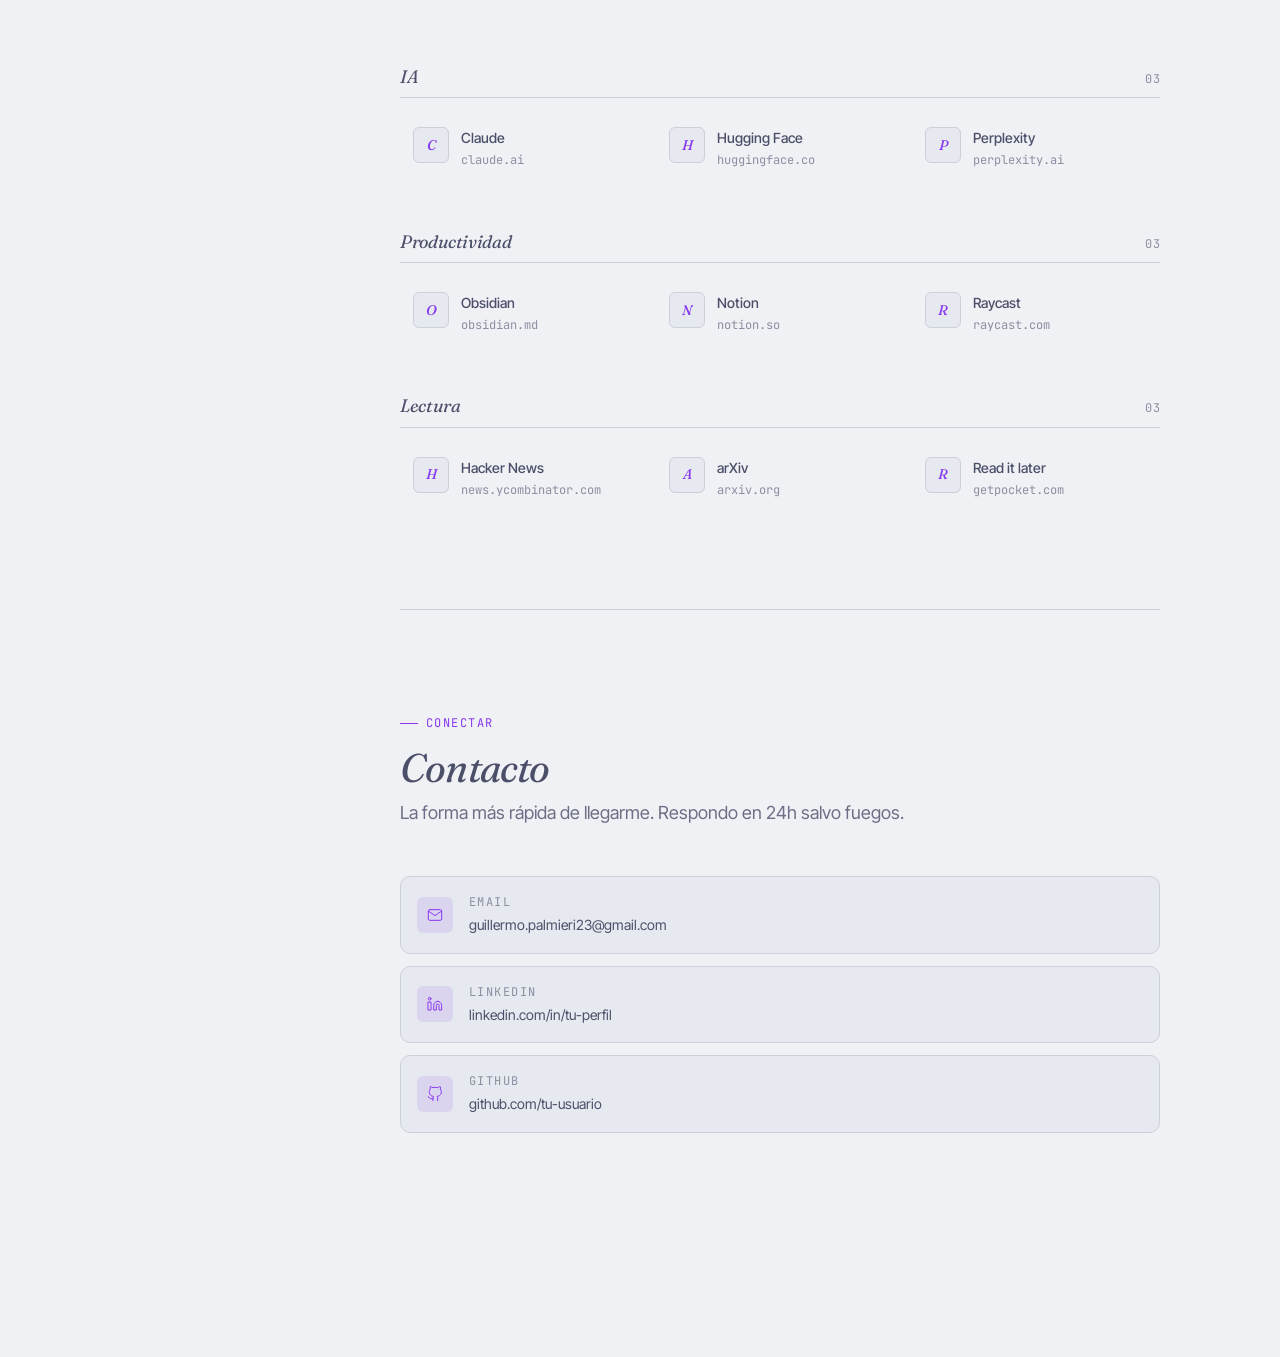
==== commit c8faa441: "feat(temas): botones Light/Dark en lugar del toggle de tema - theme.json: label ("Light"/"Dark") y d" ====
--- a/index.html
+++ b/index.html
@@ -74,17 +74,9 @@
 
       <div class="sidebar__footer">
         <div class="sidebar__footer-top">
-          <span class="sidebar__footer-text">v0.1 · fase 1</span>
-          <button class="theme-toggle" type="button" id="themeToggle" aria-label="Cambiar tema">
-            <svg class="theme-toggle__icon theme-toggle__icon--moon" viewBox="0 0 24 24" fill="none" stroke="currentColor" stroke-linecap="round" stroke-linejoin="round" aria-hidden="true">
-              <path d="M21 12.79A9 9 0 1111.21 3 7 7 0 0021 12.79z" />
-            </svg>
-            <svg class="theme-toggle__icon theme-toggle__icon--sun" viewBox="0 0 24 24" fill="none" stroke="currentColor" stroke-linecap="round" stroke-linejoin="round" aria-hidden="true">
-              <circle cx="12" cy="12" r="4" />
-              <path d="M12 2v2M12 20v2M4.93 4.93l1.41 1.41M17.66 17.66l1.41 1.41M2 12h2M20 12h2M4.93 19.07l1.41-1.41M17.66 6.34l1.41-1.41" />
-            </svg>
-            <span id="themeToggleLabel">Dark</span>
-          </button>
+          <span class="sidebar__footer-text">v0.3</span>
+          <!-- Los botones de modo (Light/Dark) los genera theme-loader.js desde theme.json -->
+          <div class="sidebar__footer-modes"></div>
         </div>
         <!-- Los botones de temas especiales los genera theme-loader.js desde theme.json -->
         <div class="sidebar__footer-specials"></div>
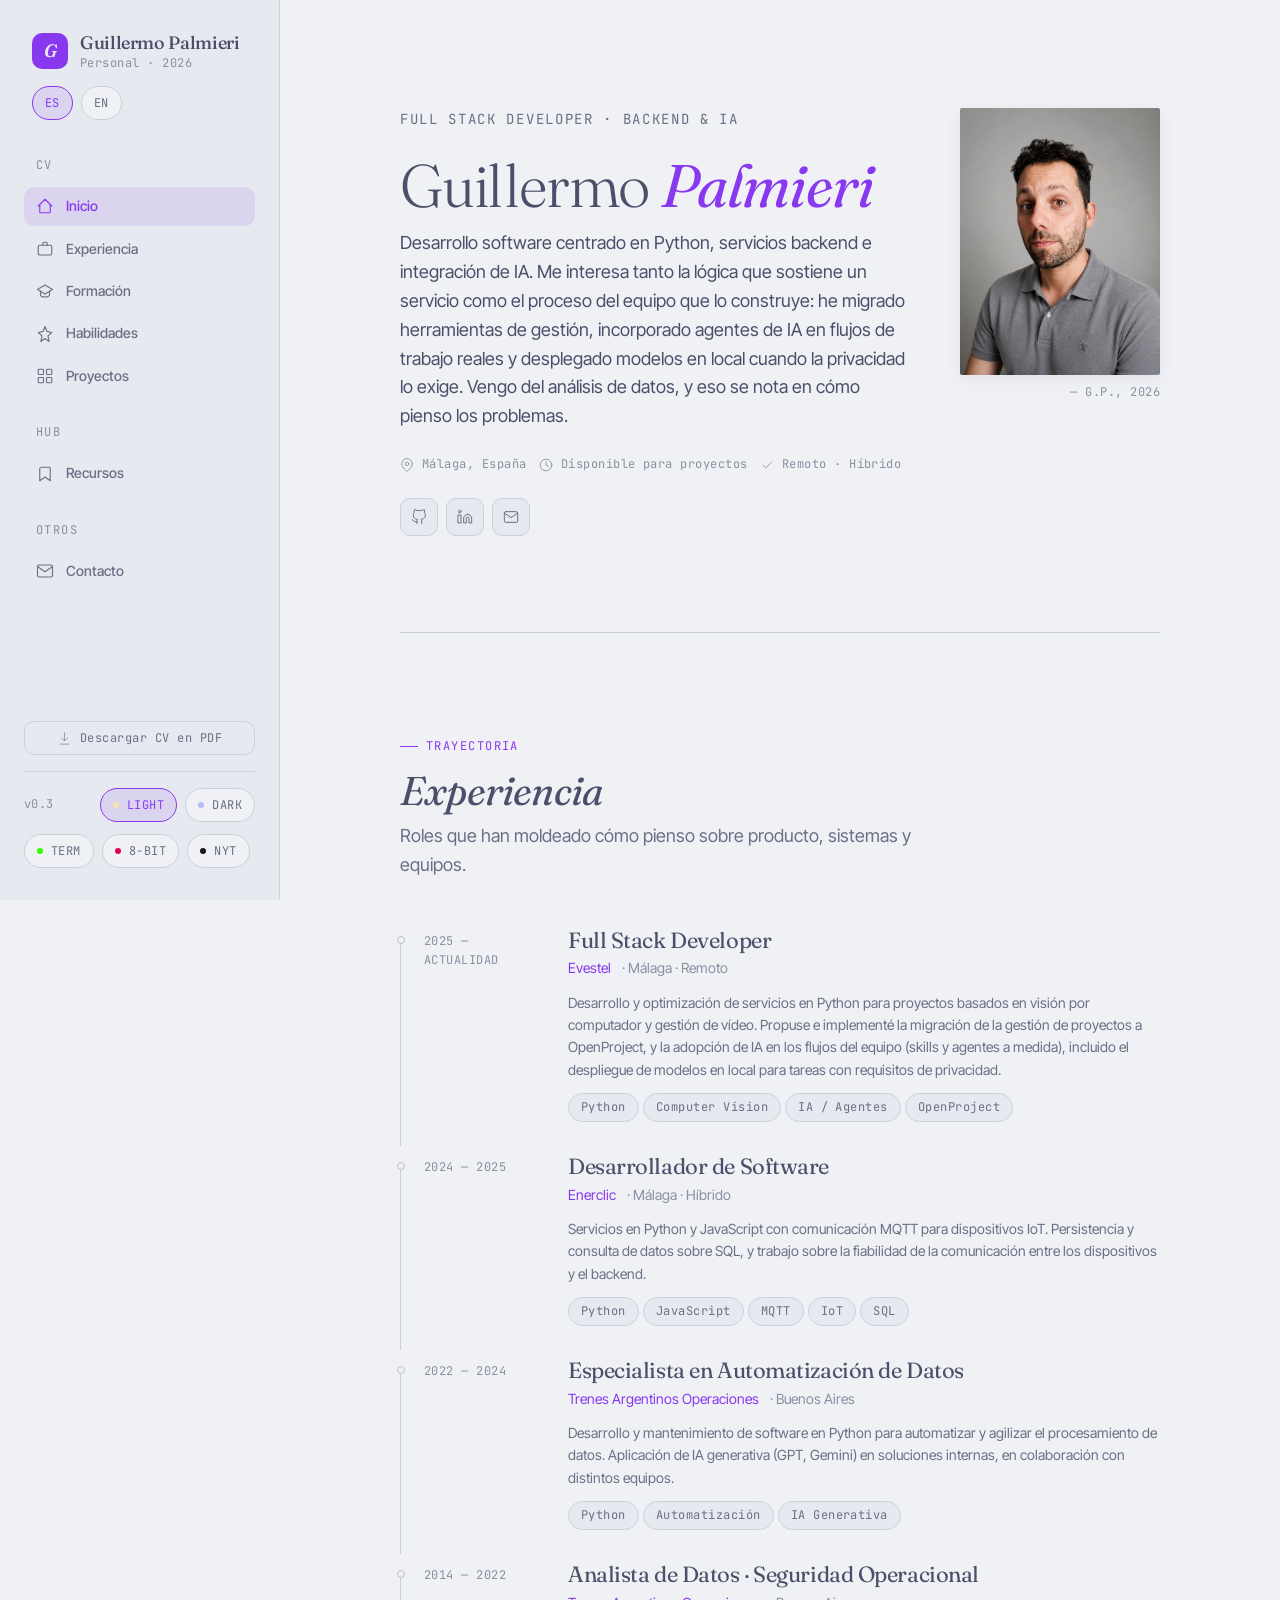
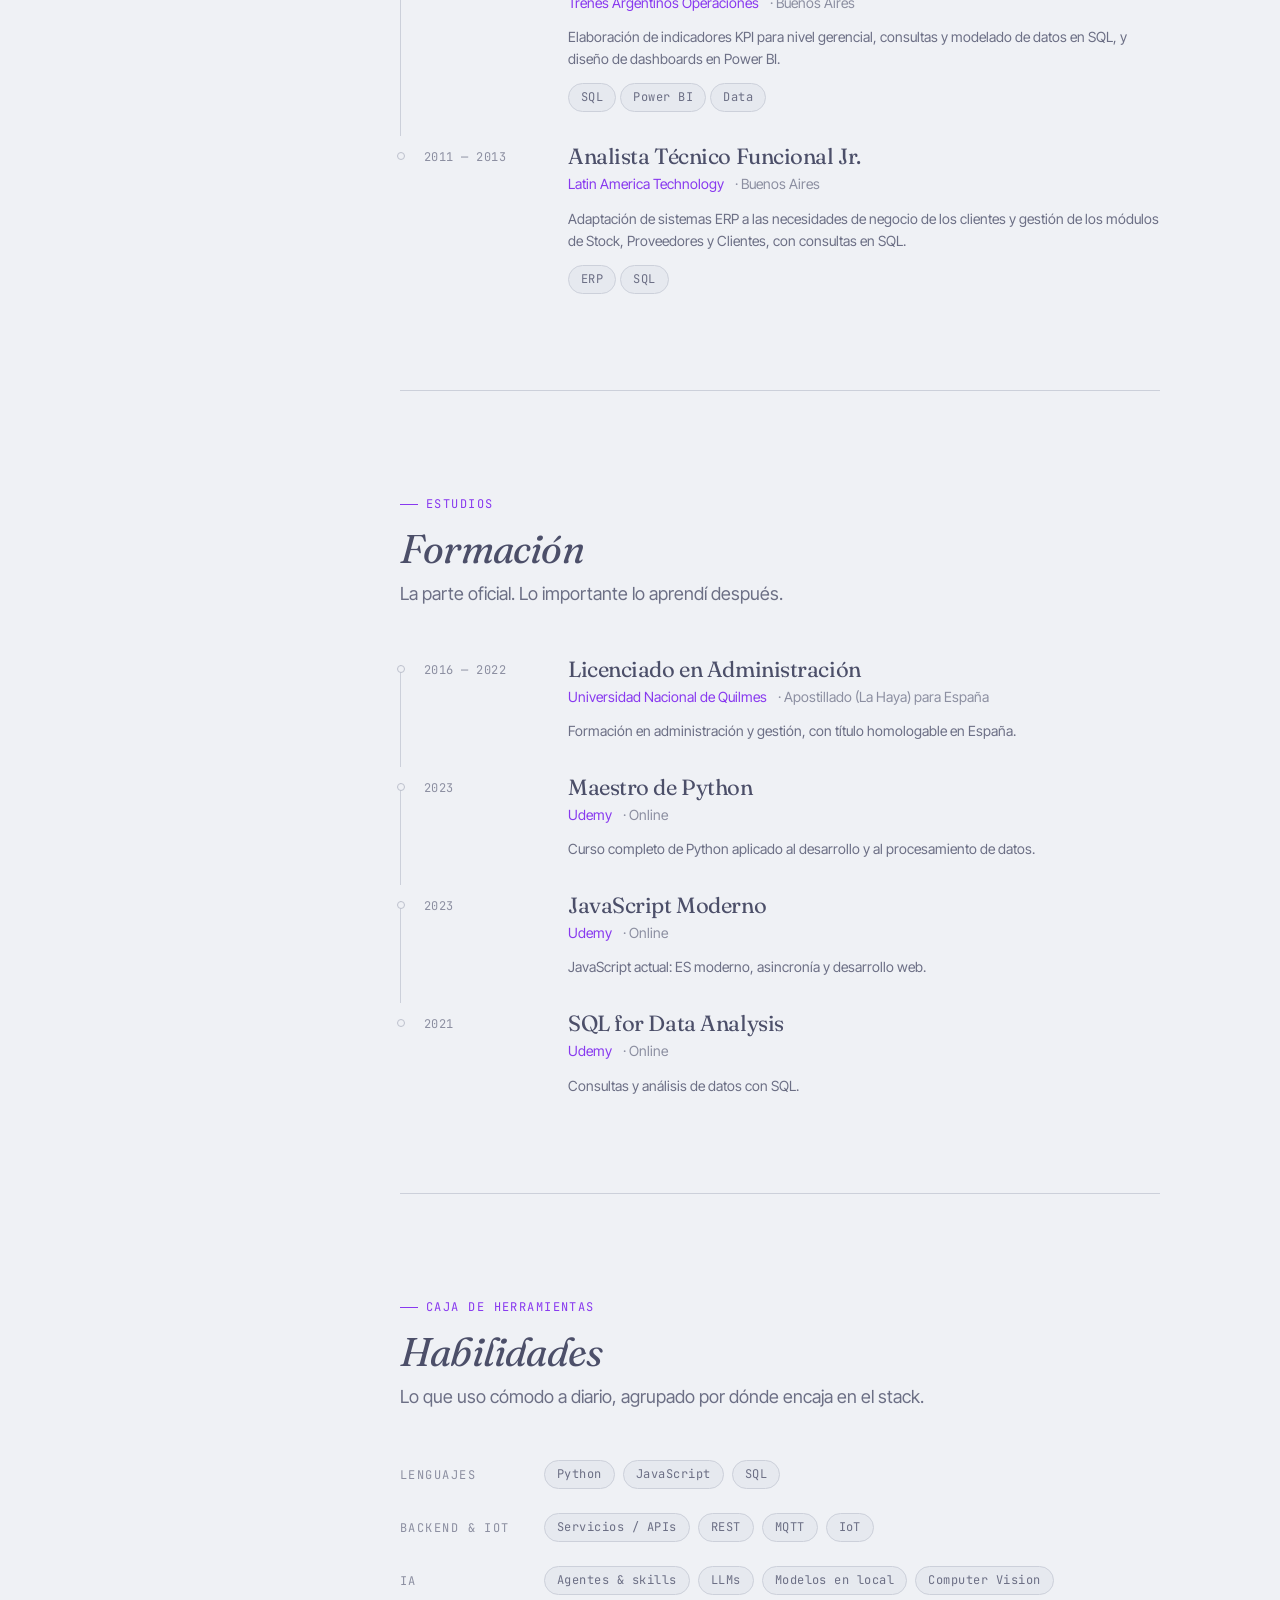
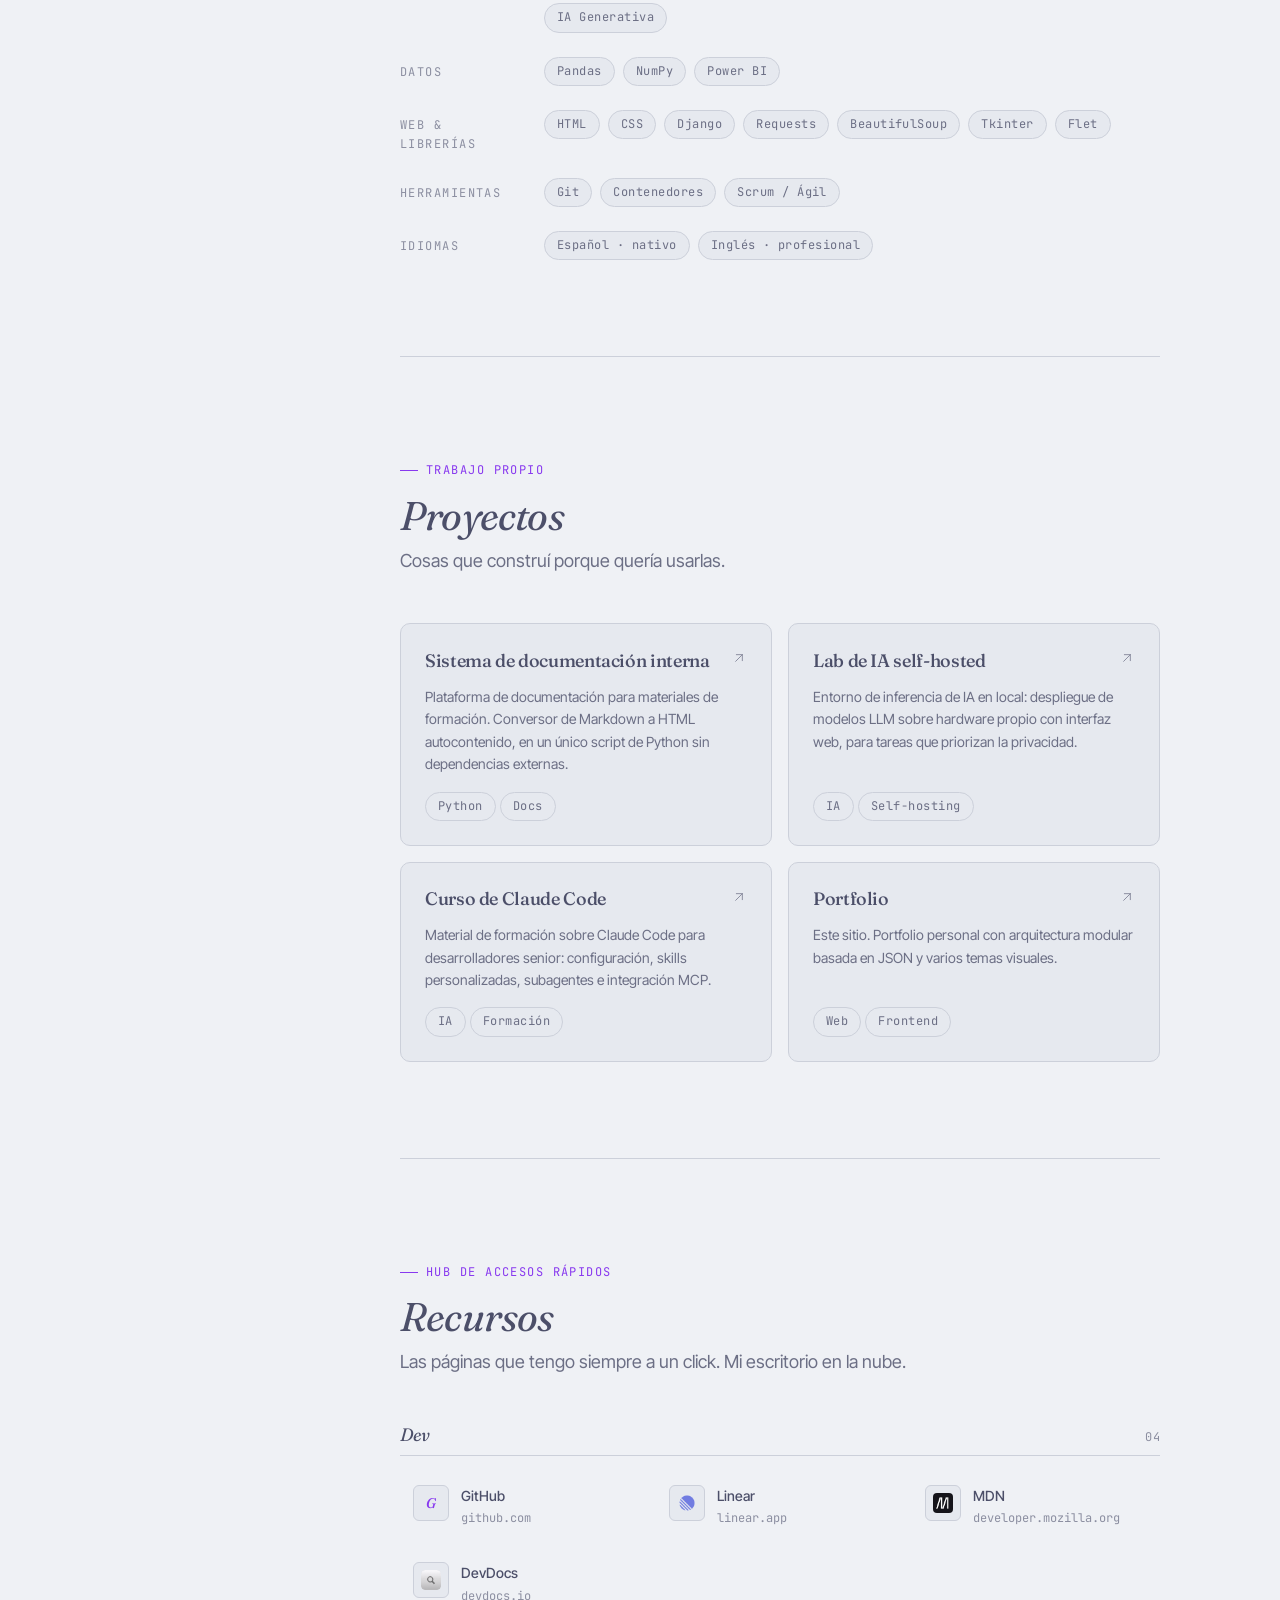
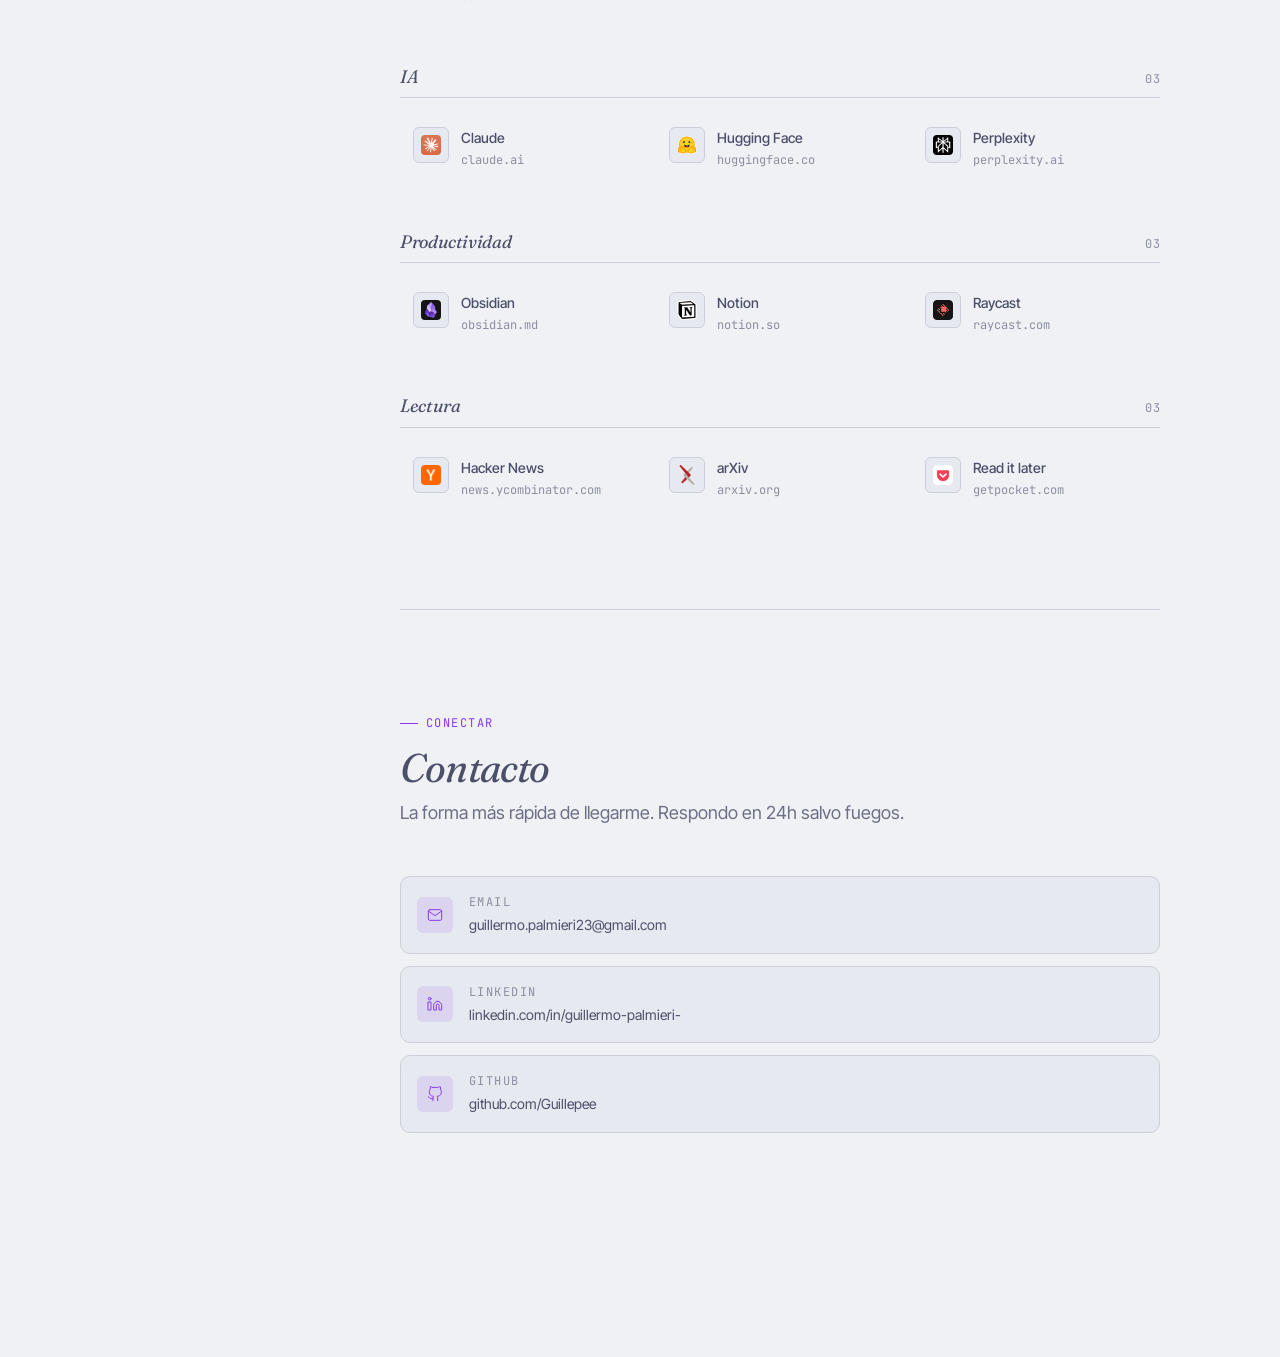
==== commit 8e07e5c1: "feat(cv): botón "Descargar CV en PDF" con html2pdf.js Descarga directa del CV en PDF respetando el t" ====
--- a/index.html
+++ b/index.html
@@ -48,6 +48,10 @@
   <script src="scripts/theme-loader.js" defer></script>
   <script src="scripts/site-config.js" defer></script>
   <script src="scripts/content-renderer.js" defer></script>
+
+  <!-- Exportación del CV a PDF: html2pdf.js (vendored) + el script que lo usa -->
+  <script src="vendor/html2pdf.bundle.min.js" defer></script>
+  <script src="scripts/pdf-export.js" defer></script>
 </head>
 <body>
   <div class="app">
@@ -71,6 +75,15 @@
       <div class="sidebar__langs"></div>
 
       <nav class="sidebar__nav" aria-label="Navegación principal"></nav>
+
+      <!-- Descarga del CV en PDF (pdf-export.js, vía html2pdf.js).
+           El texto lo traduce site-config.js según el idioma activo. -->
+      <button class="sidebar__download" type="button" id="downloadCv">
+        <svg viewBox="0 0 24 24" fill="none" stroke="currentColor" stroke-linecap="round" stroke-linejoin="round" aria-hidden="true">
+          <path d="M12 3v12M7 11l5 5 5-5M5 21h14" />
+        </svg>
+        <span id="downloadCvLabel">Descargar CV en PDF</span>
+      </button>
 
       <div class="sidebar__footer">
         <div class="sidebar__footer-top">
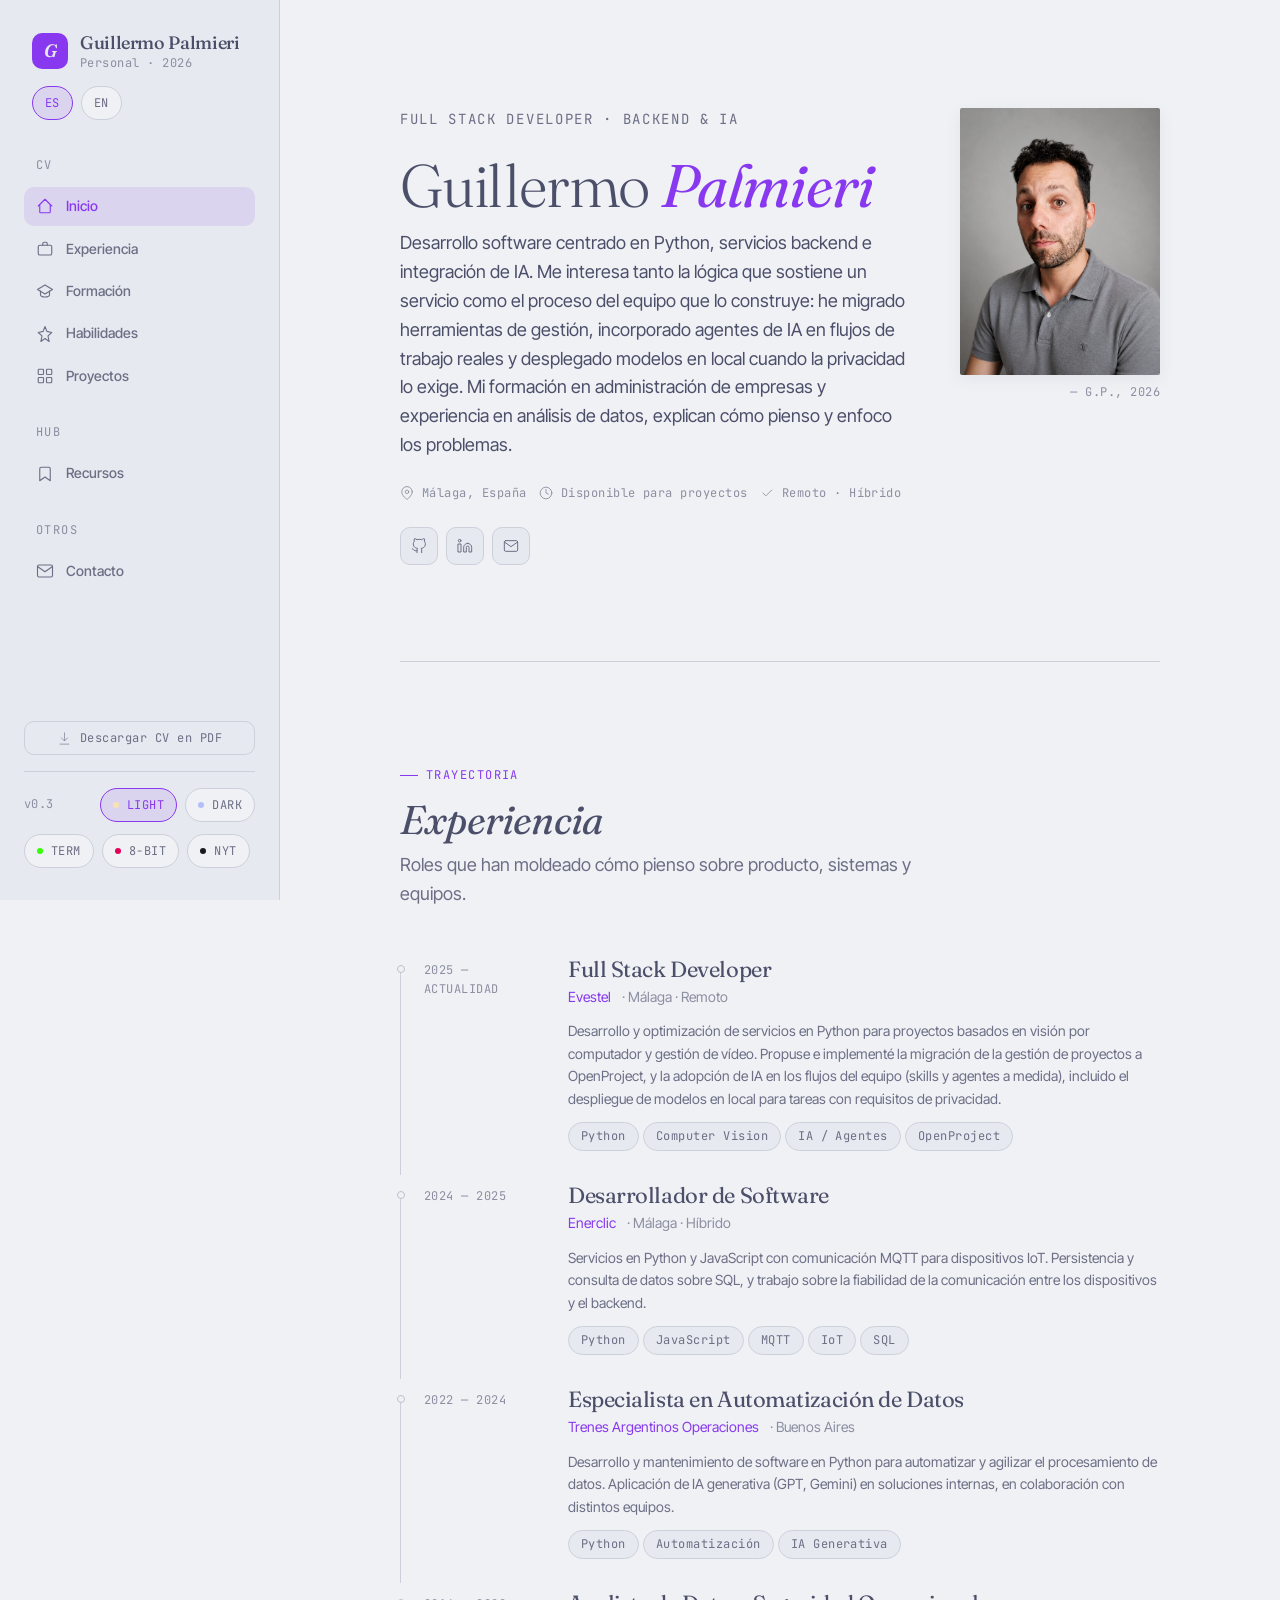
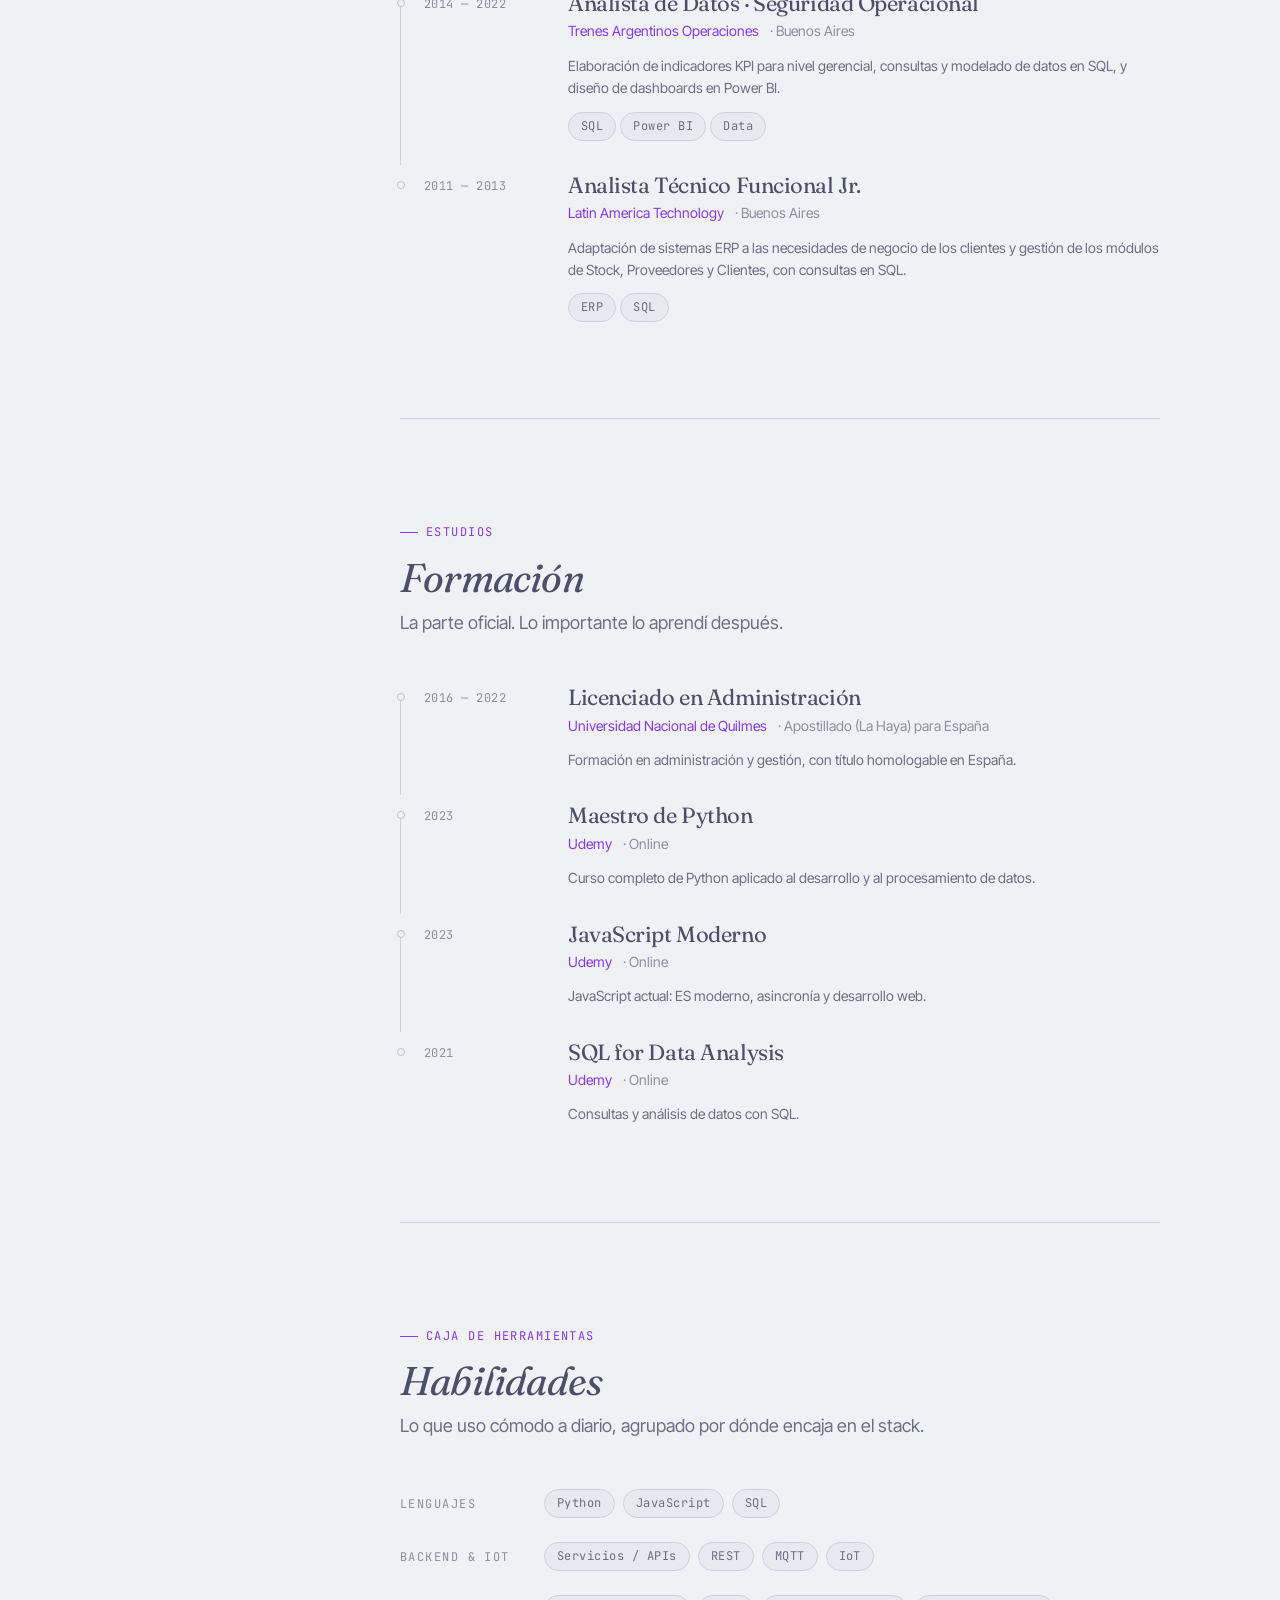
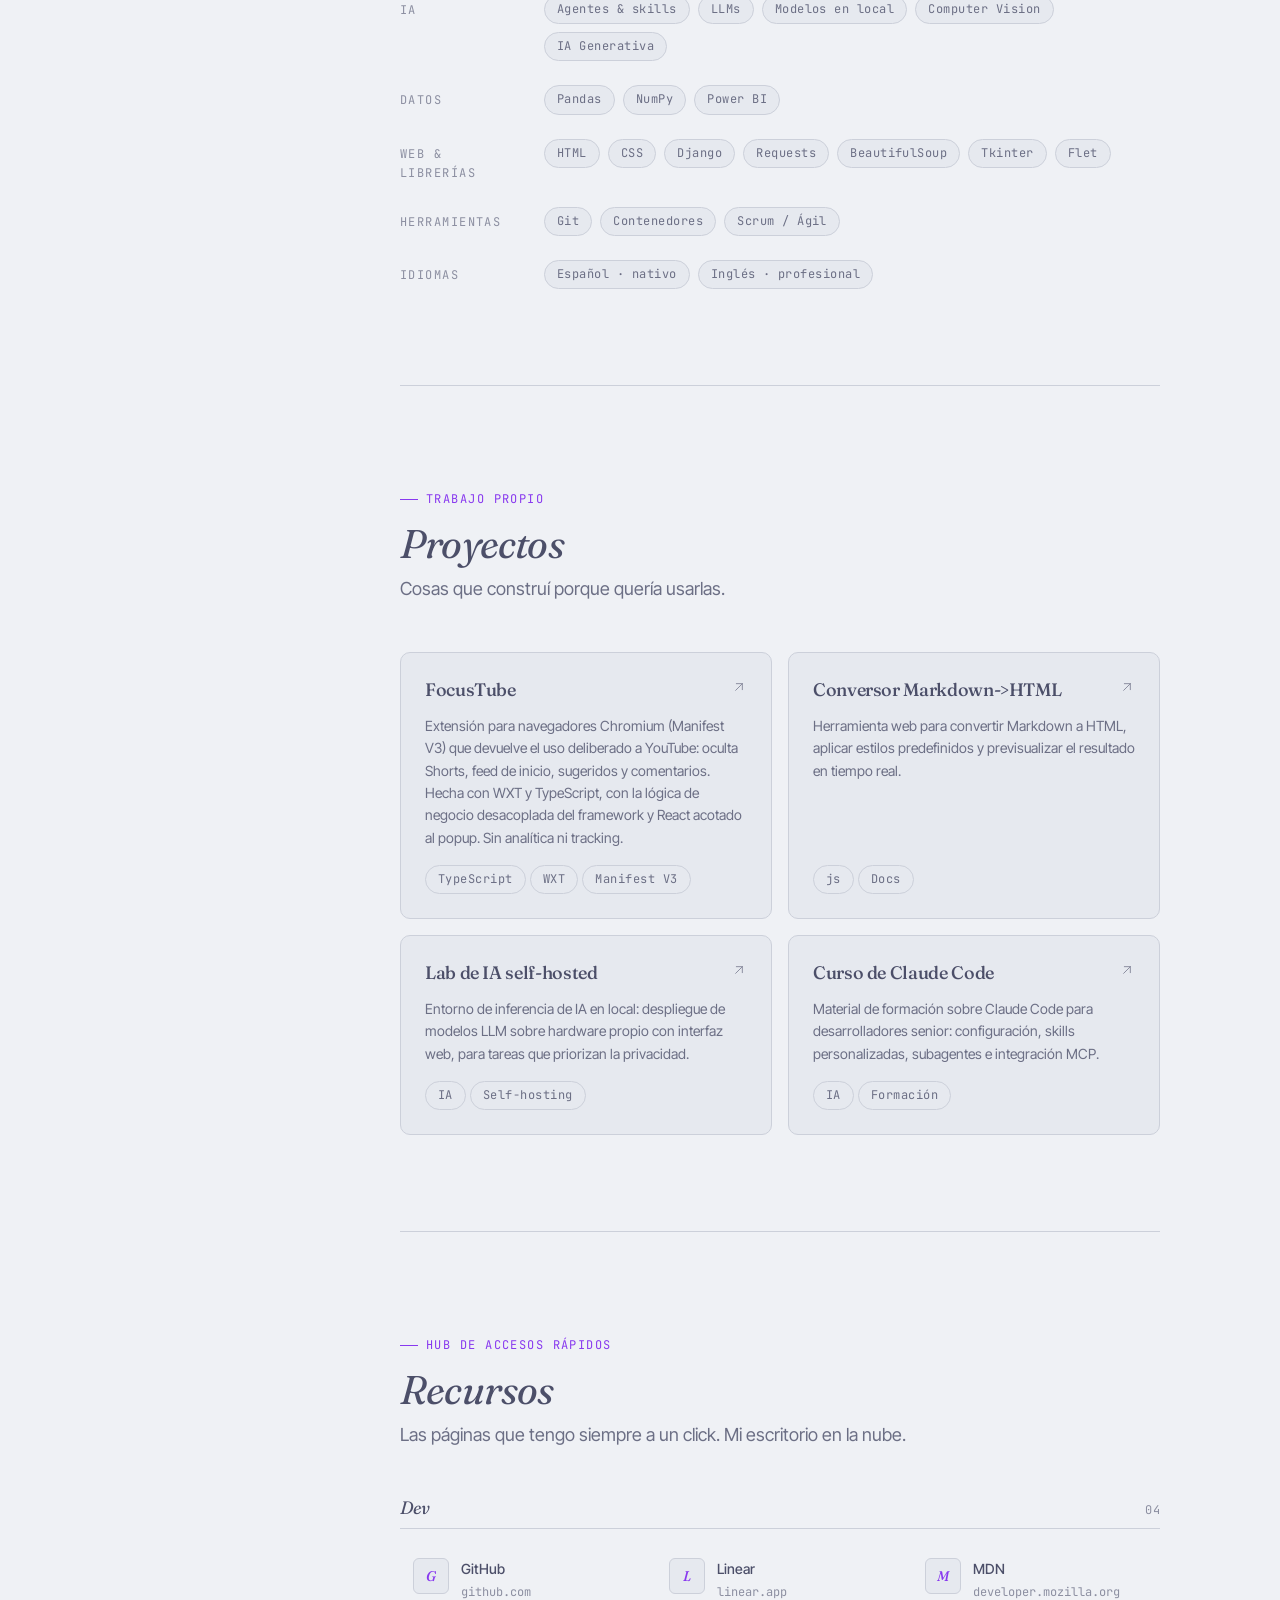
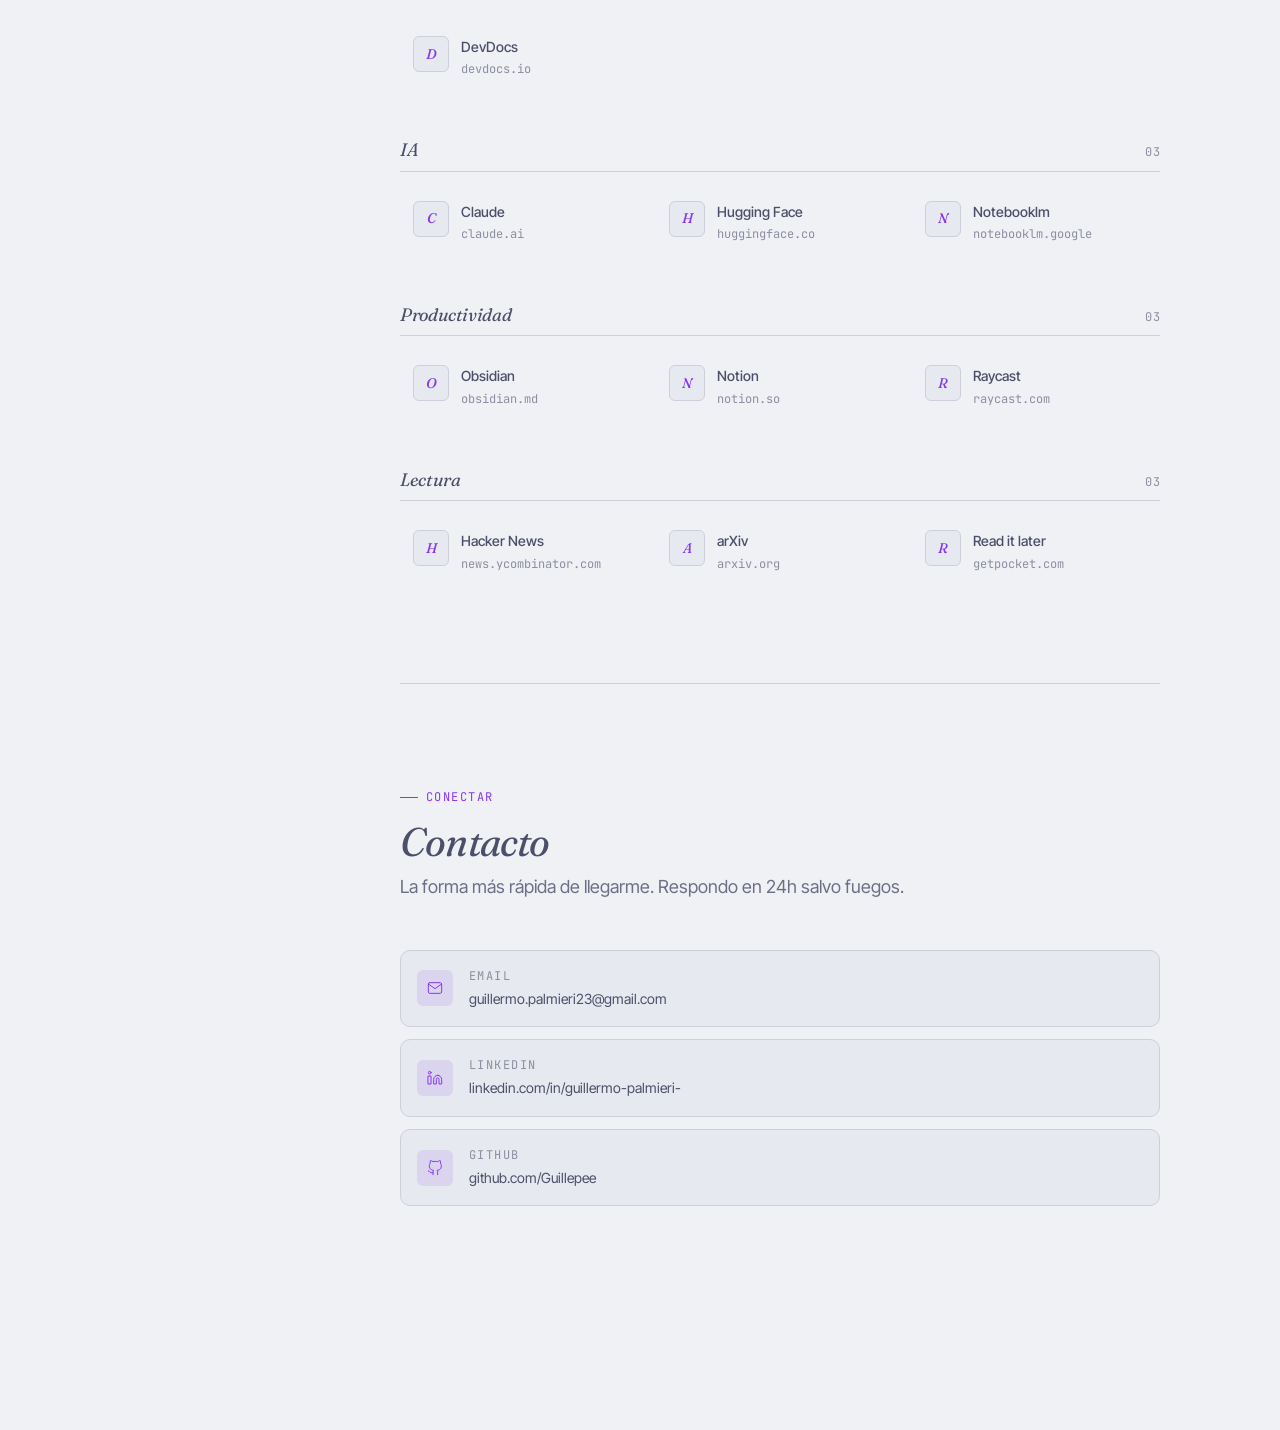
==== commit 936da21a: "refactor: unifica el contenido personal en la carpeta me/ Centraliza en me/ todo lo que un clonador " ====
--- a/index.html
+++ b/index.html
@@ -8,17 +8,18 @@
   <meta name="description" content="CV y hub de recursos personales de Guillermo Palmieri — Full Stack Developer (Python, backend e IA)." />
 
   <!-- Favicons -->
-  <link rel="icon" type="image/png" sizes="32x32" href="assets/favicon-32.png" />
-  <link rel="apple-touch-icon" sizes="180x180" href="assets/favicon-180.png" />
+  <link rel="icon" type="image/png" sizes="32x32" href="me/favicon-32.png" />
+  <link rel="apple-touch-icon" sizes="180x180" href="me/favicon-180.png" />
 
   <!-- Open Graph (Facebook, LinkedIn, WhatsApp…). Van en HTML estático porque
-       los crawlers sociales no ejecutan JS. Si cambian nombre/rol en
-       content.json, actualizá también estas etiquetas. -->
+       los crawlers sociales no ejecutan JS: son la única excepción al principio
+       de "todo lo personal vive en me/". Si clonás este repo, actualizá a mano
+       el <title>, la description y estas etiquetas (nombre, rol y URL). -->
   <meta property="og:type" content="website" />
   <meta property="og:title" content="Guillermo Palmieri — Full Stack Developer" />
   <meta property="og:description" content="Desarrollo software centrado en Python, servicios backend e integración de IA." />
   <meta property="og:url" content="https://guillepee.github.io/Personal_page/" />
-  <meta property="og:image" content="https://guillepee.github.io/Personal_page/assets/images/og-image.jpg" />
+  <meta property="og:image" content="https://guillepee.github.io/Personal_page/me/images/og-image.jpg" />
   <meta property="og:image:width" content="1200" />
   <meta property="og:image:height" content="630" />
   <meta property="og:locale" content="es_ES" />
@@ -27,7 +28,7 @@
   <meta name="twitter:card" content="summary_large_image" />
   <meta name="twitter:title" content="Guillermo Palmieri — Full Stack Developer" />
   <meta name="twitter:description" content="Desarrollo software centrado en Python, servicios backend e integración de IA." />
-  <meta name="twitter:image" content="https://guillepee.github.io/Personal_page/assets/images/og-image.jpg" />
+  <meta name="twitter:image" content="https://guillepee.github.io/Personal_page/me/images/og-image.jpg" />
 
   <!-- Fuentes: Fraunces (display), Inter Tight (body), JetBrains Mono (mono) -->
   <link rel="preconnect" href="https://fonts.googleapis.com" />
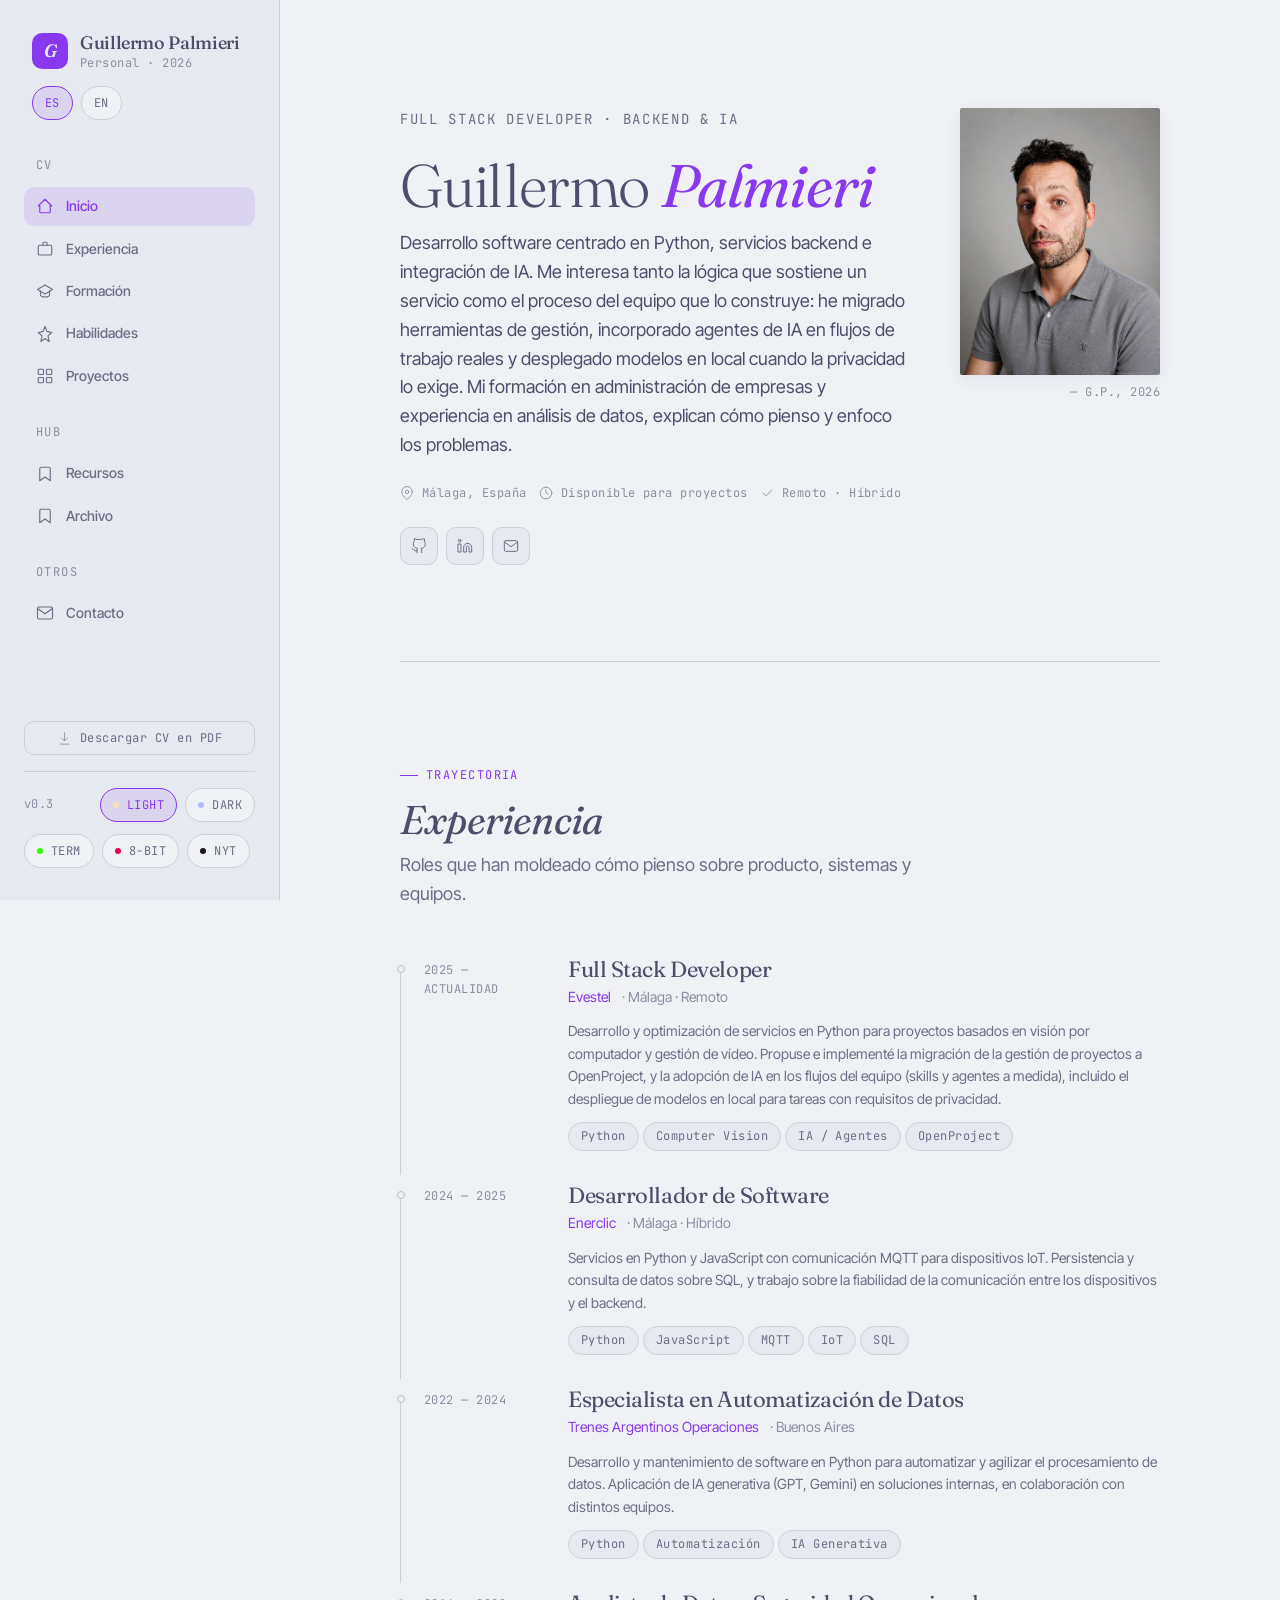
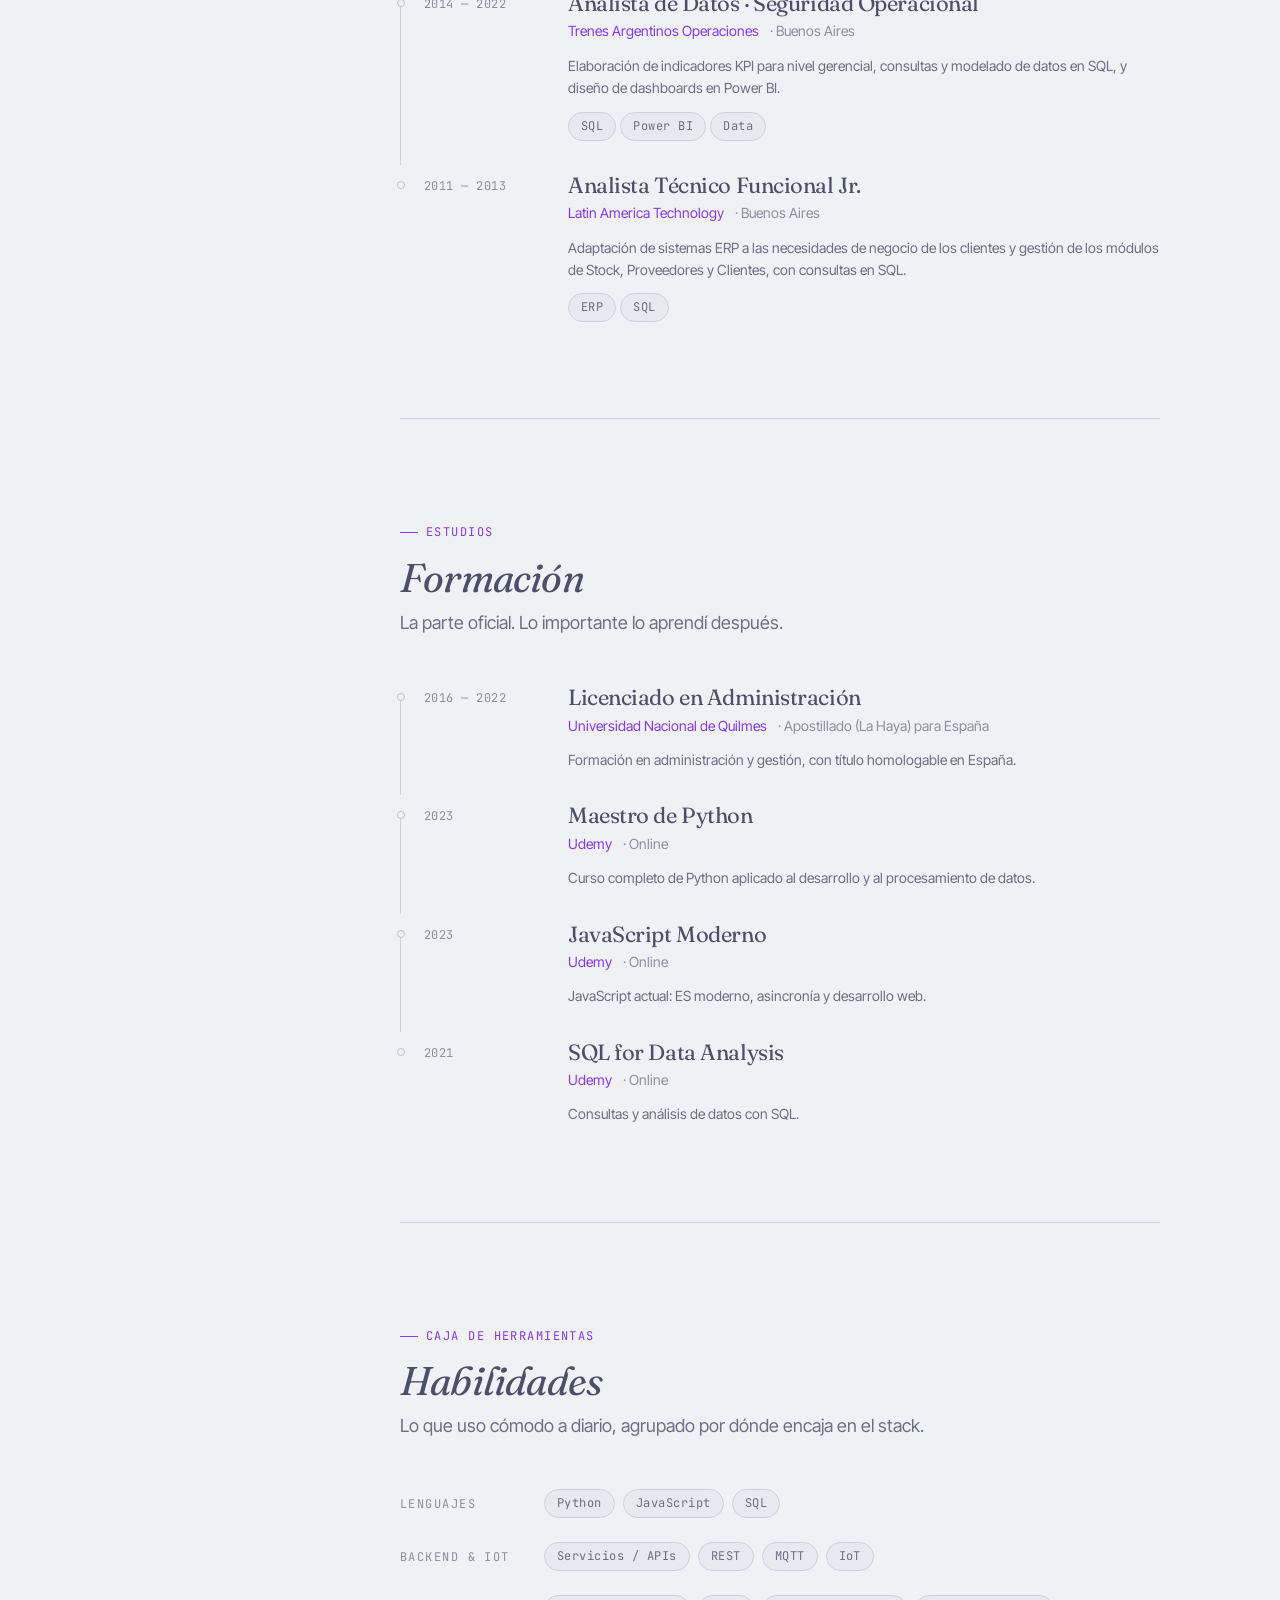
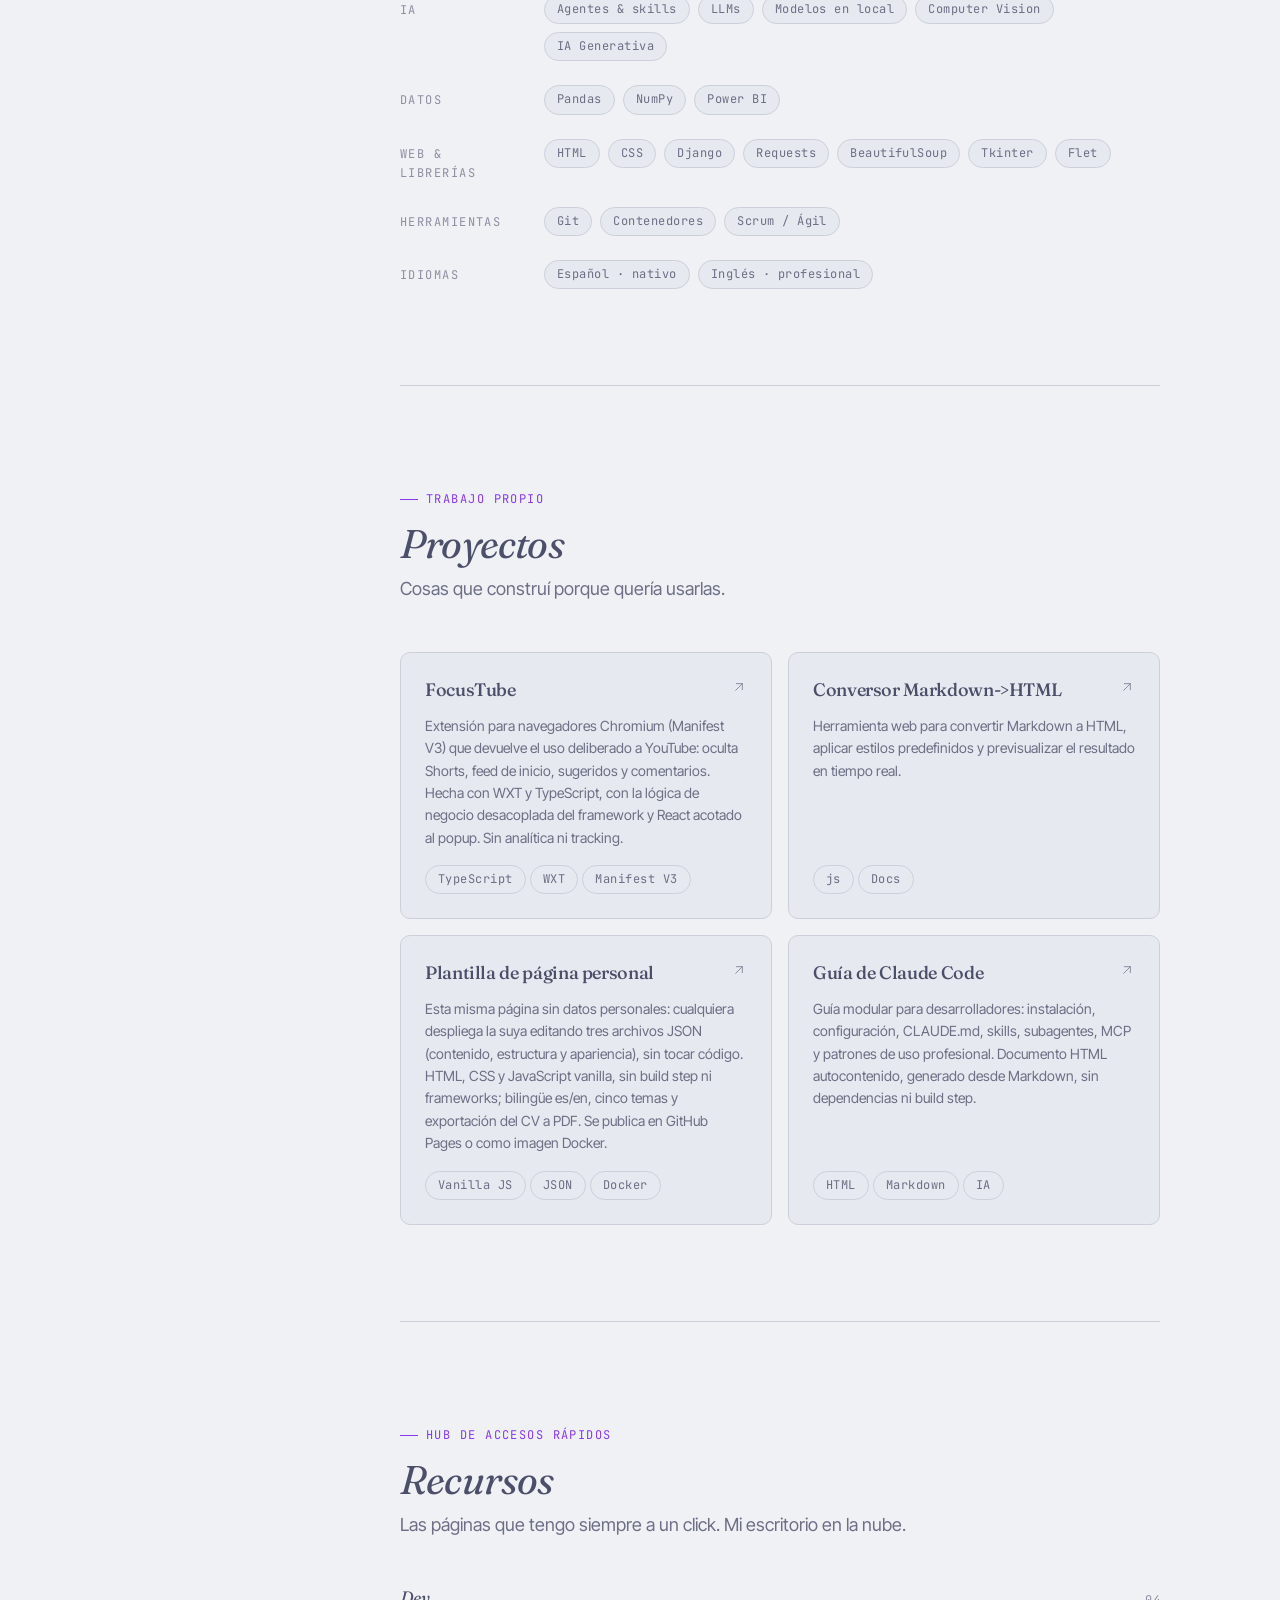
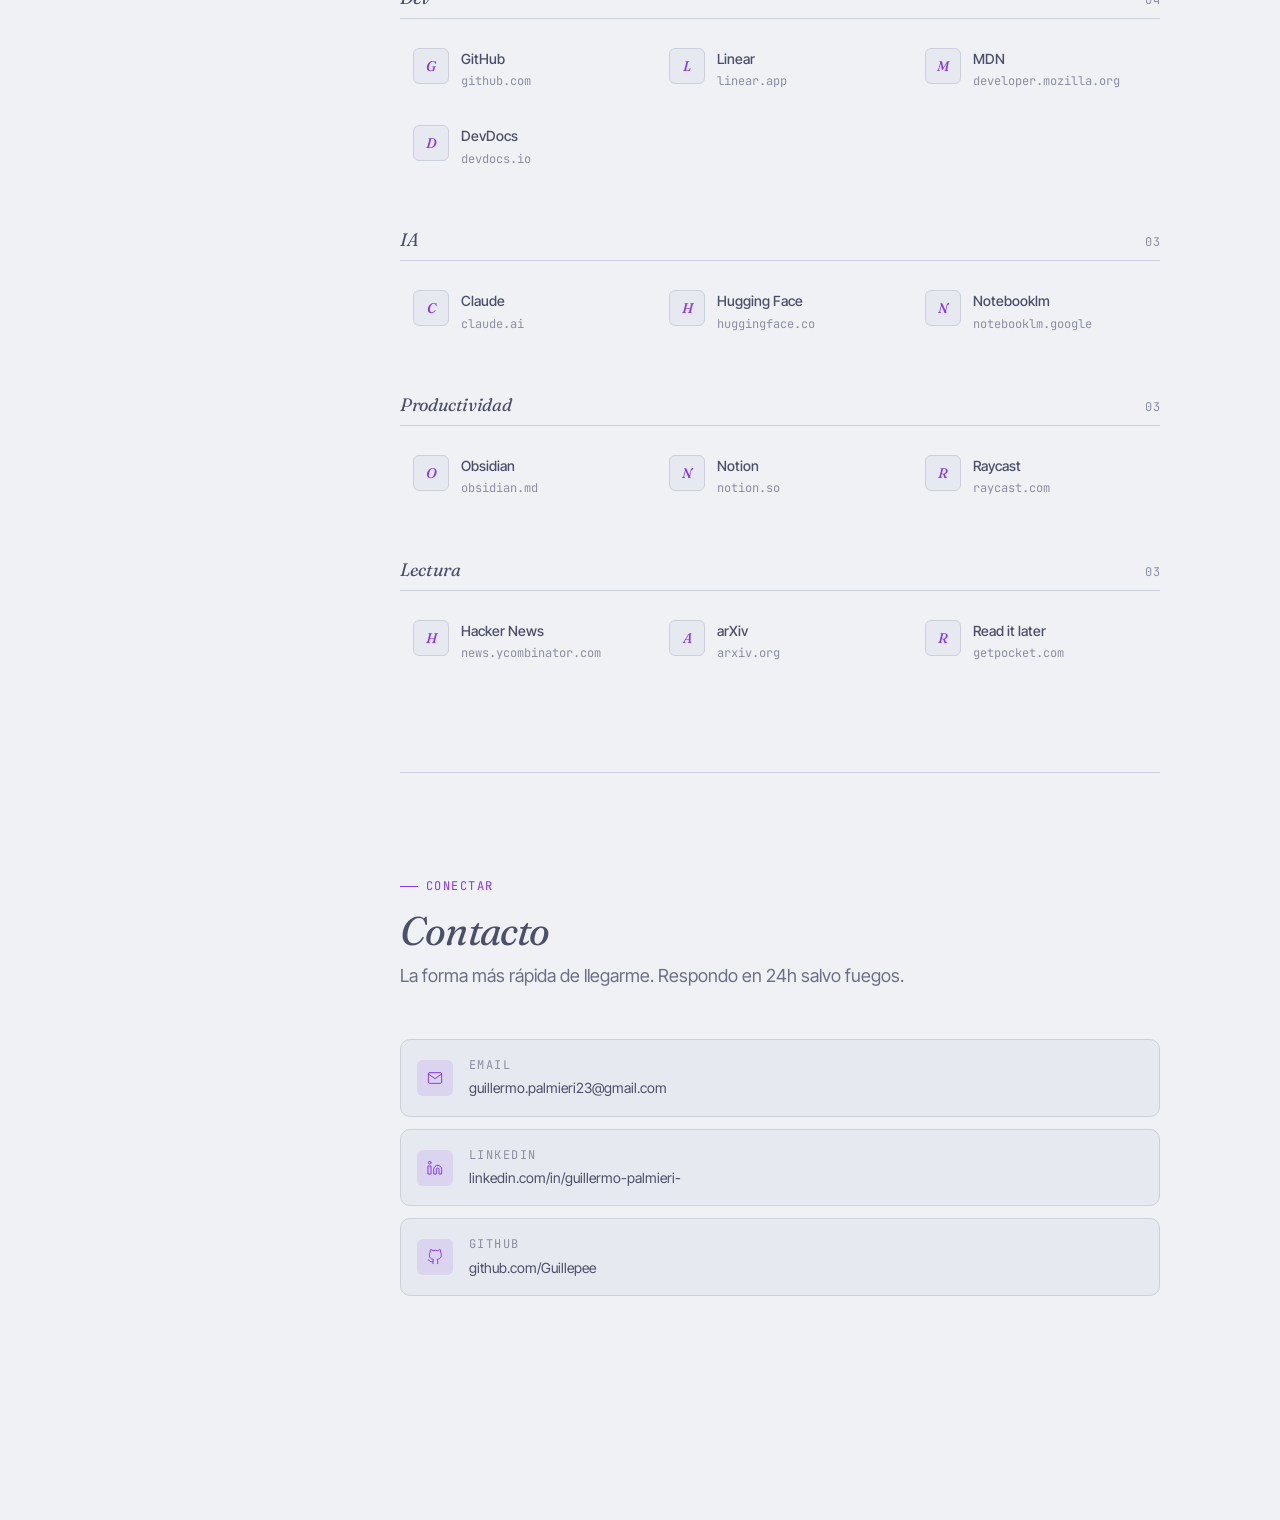
==== commit 3dc60eb1: "fix: reposicionar el scroll al ancla tras renderizar el contenido Al entrar a index.html con un hash" ====
--- a/index.html
+++ b/index.html
@@ -239,6 +239,36 @@
       );
 
       sections.forEach((s) => observer.observe(s));
+
+      // Salto al ancla tras el render. El contenido llega por fetch, así que
+      // cuando el navegador procesa el hash (p. ej. al volver desde Archivo con
+      // index.html#skills) las secciones todavía están vacías y el scroll queda
+      // desfasado. Se reposiciona cuando el DOM ya tiene contenido y otra vez
+      // al cargar las fuentes web, que vuelven a cambiar las alturas.
+      let hashAligned = false;
+      let userTookOver = false;
+      ["wheel", "touchstart", "keydown"].forEach((evt) =>
+        window.addEventListener(evt, () => (userTookOver = true), {
+          passive: true,
+          once: true,
+        })
+      );
+
+      function alignToHash() {
+        // Si el usuario ya movió el scroll, su posición manda.
+        if (userTookOver || !location.hash) return;
+        const target = document.getElementById(location.hash.slice(1));
+        // "instant": el reposicionamiento es una corrección, no una navegación.
+        if (target) target.scrollIntoView({ behavior: "instant", block: "start" });
+      }
+
+      document.addEventListener("content:rendered", () => {
+        // Solo en la carga inicial: al cambiar de idioma no hay que mover nada.
+        if (hashAligned) return;
+        hashAligned = true;
+        alignToHash();
+        document.fonts.ready.then(alignToHash);
+      });
     })();
   </script>
 </body>
--- a/styles/main.css
+++ b/styles/main.css
@@ -9,3 +9,5 @@
 @import url("./base.css");
 @import url("./layout.css");
 @import url("./components.css");
+
+@import url("./archive.css");
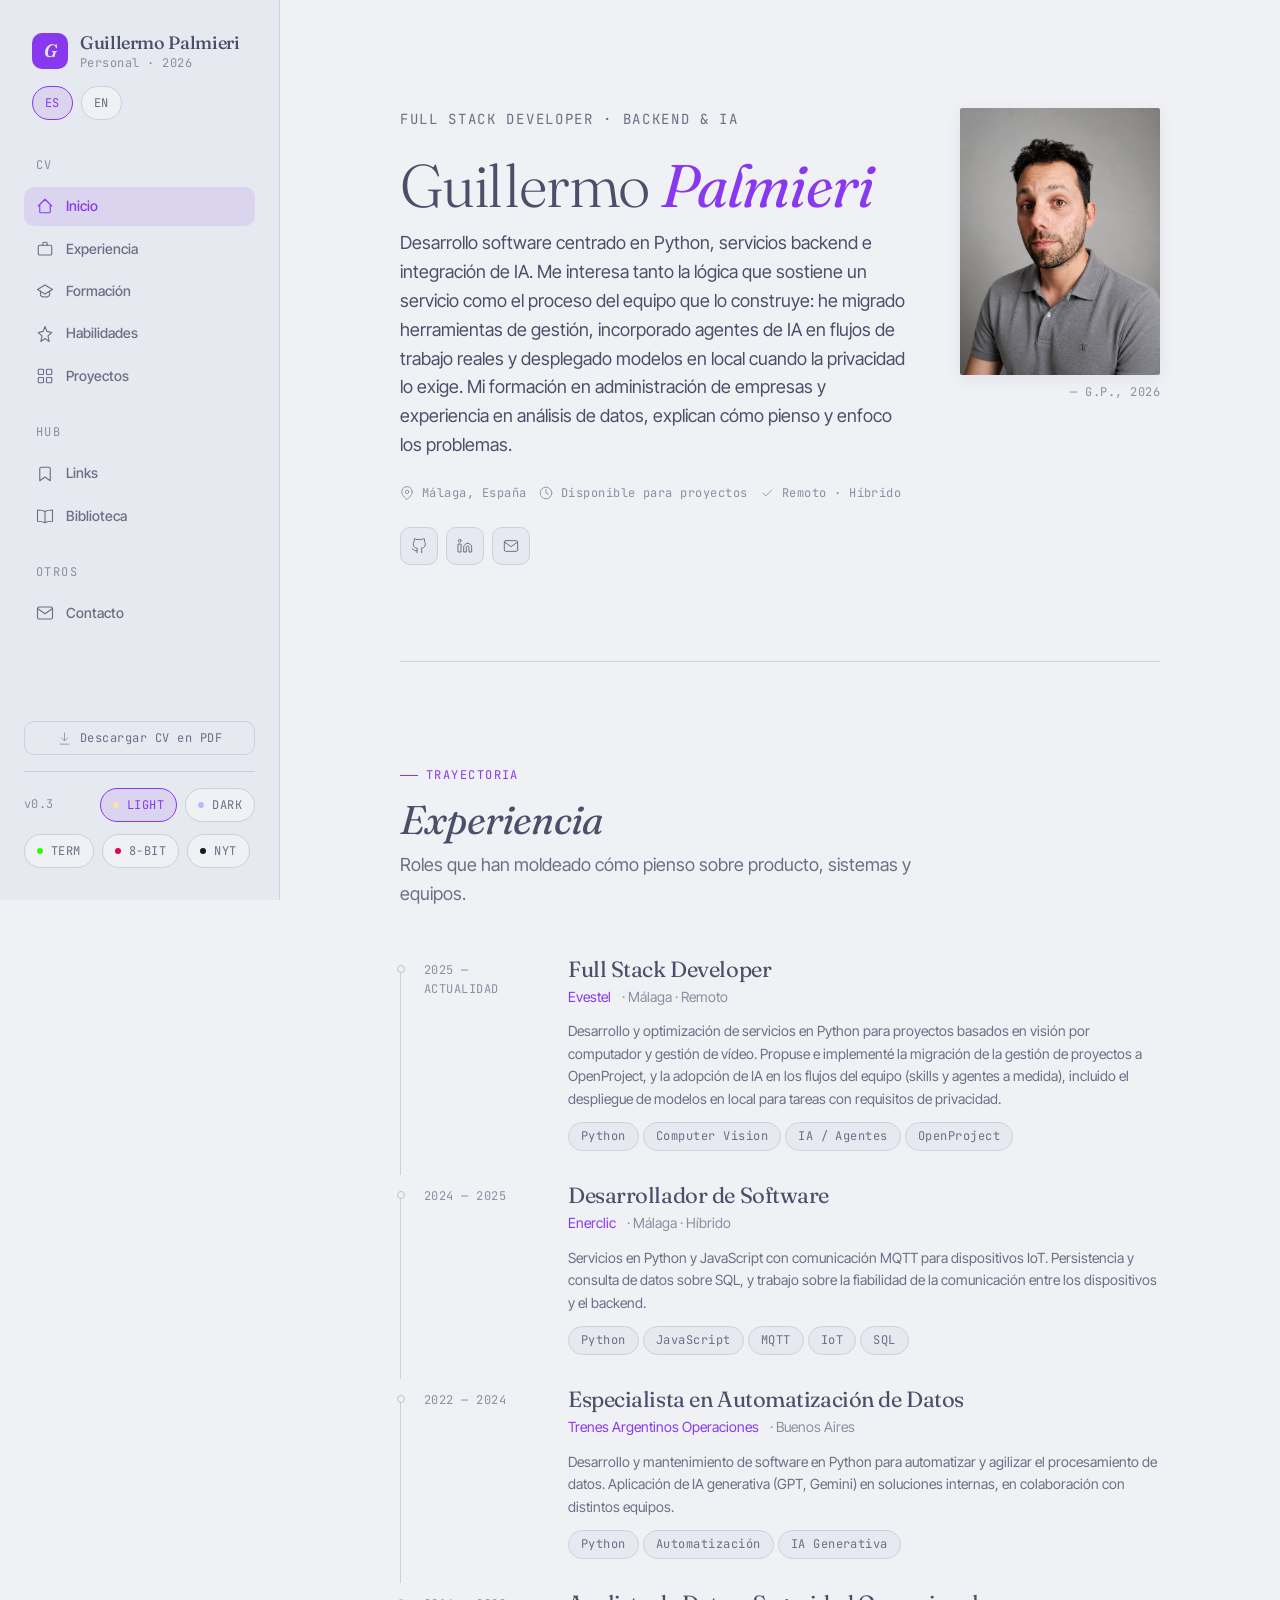
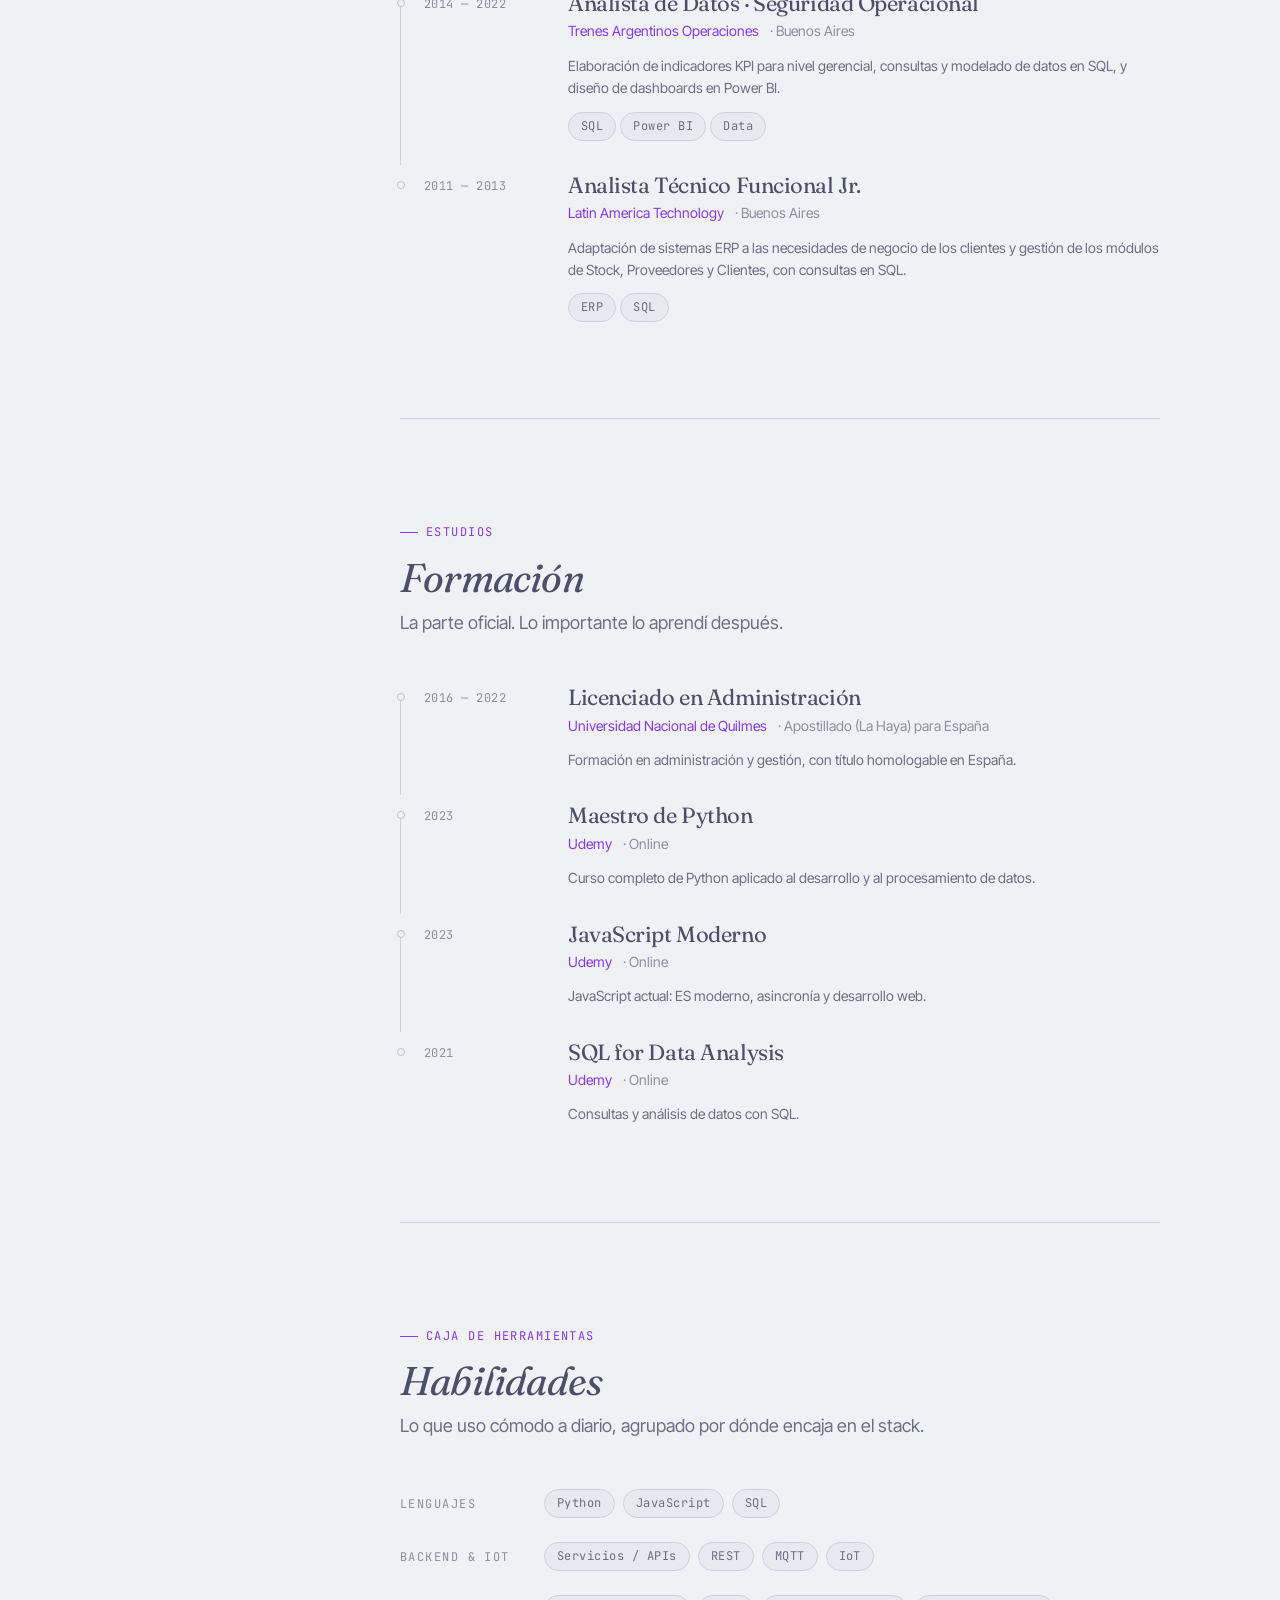
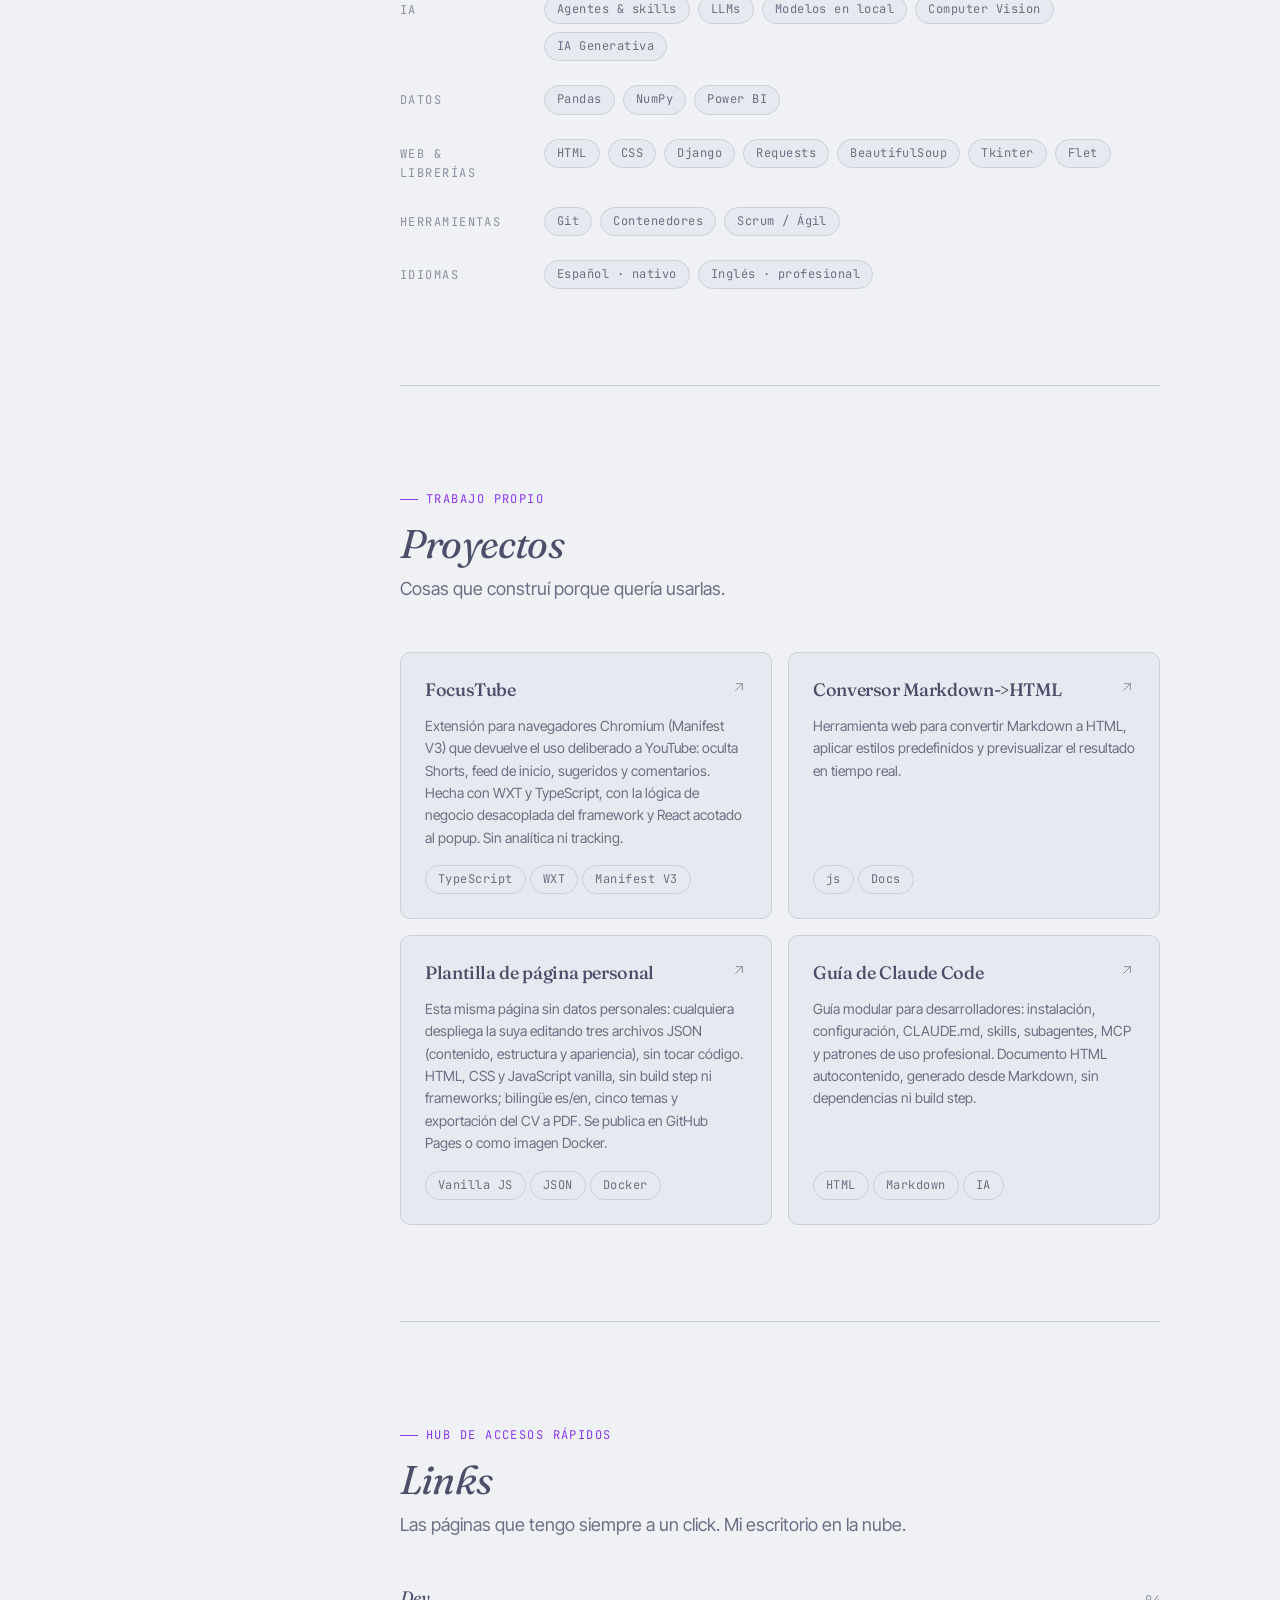
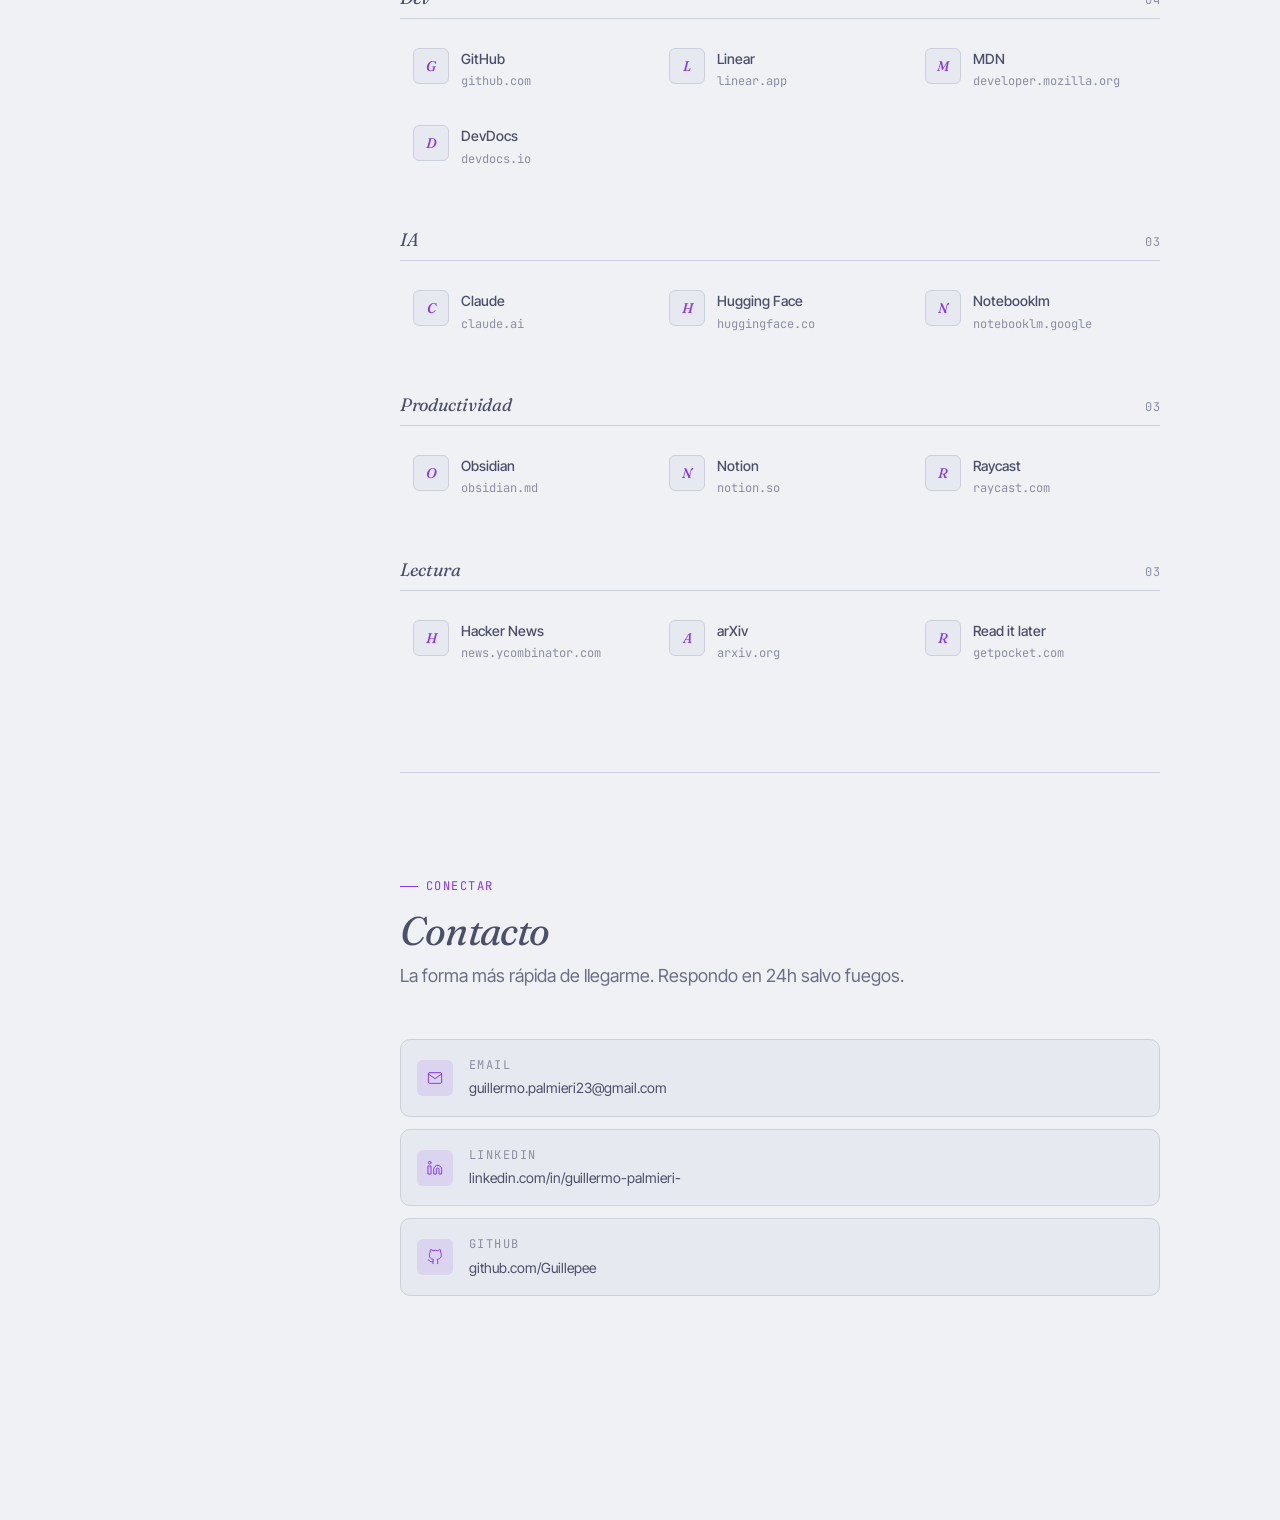
==== commit d06cfb38: "content: rename sections to Links and Biblioteca / Library" ====
--- a/index.html
+++ b/index.html
@@ -4,7 +4,7 @@
   <meta charset="UTF-8" />
   <meta name="viewport" content="width=device-width, initial-scale=1.0" />
   <!-- content-renderer.js le antepone el nombre desde profile.name -->
-  <title>CV & Recursos</title>
+  <title>CV & Links</title>
   <meta name="description" content="CV y hub de recursos personales de Guillermo Palmieri — Full Stack Developer (Python, backend e IA)." />
 
   <!-- Favicons -->
